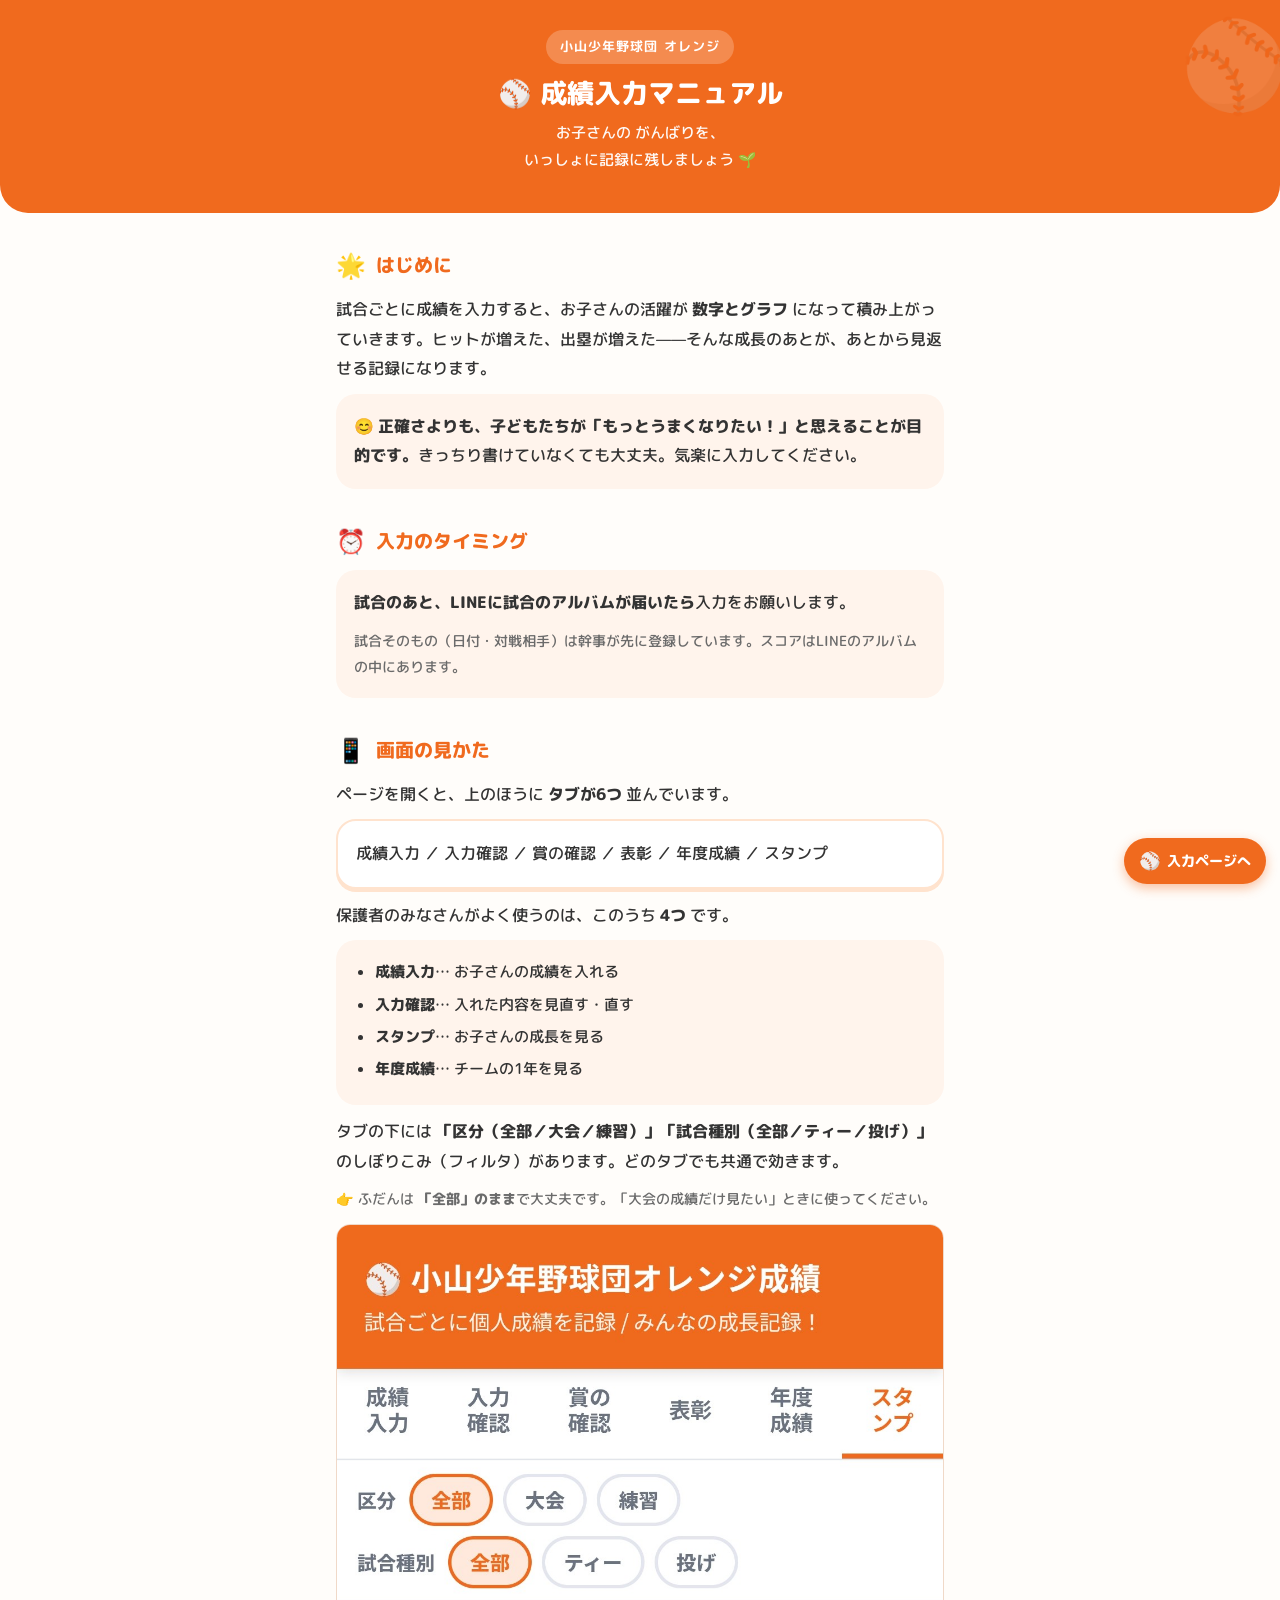
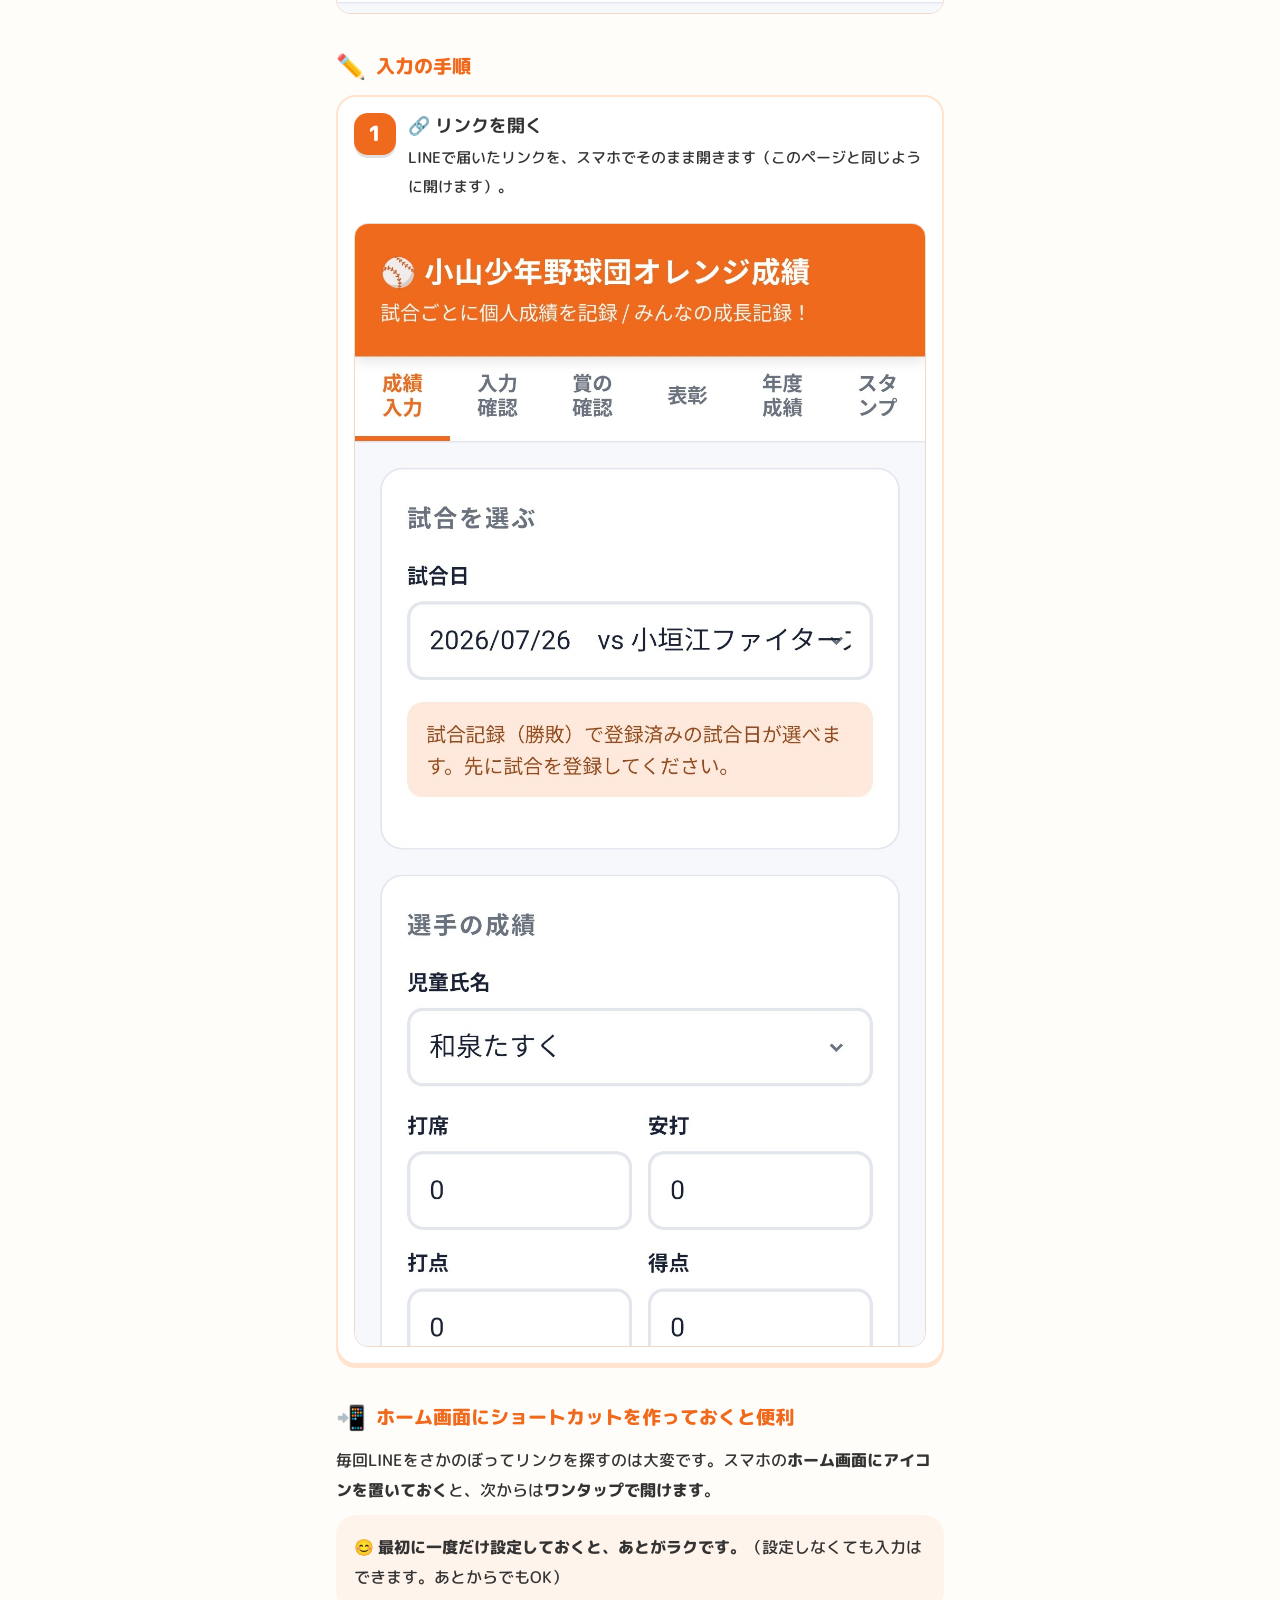
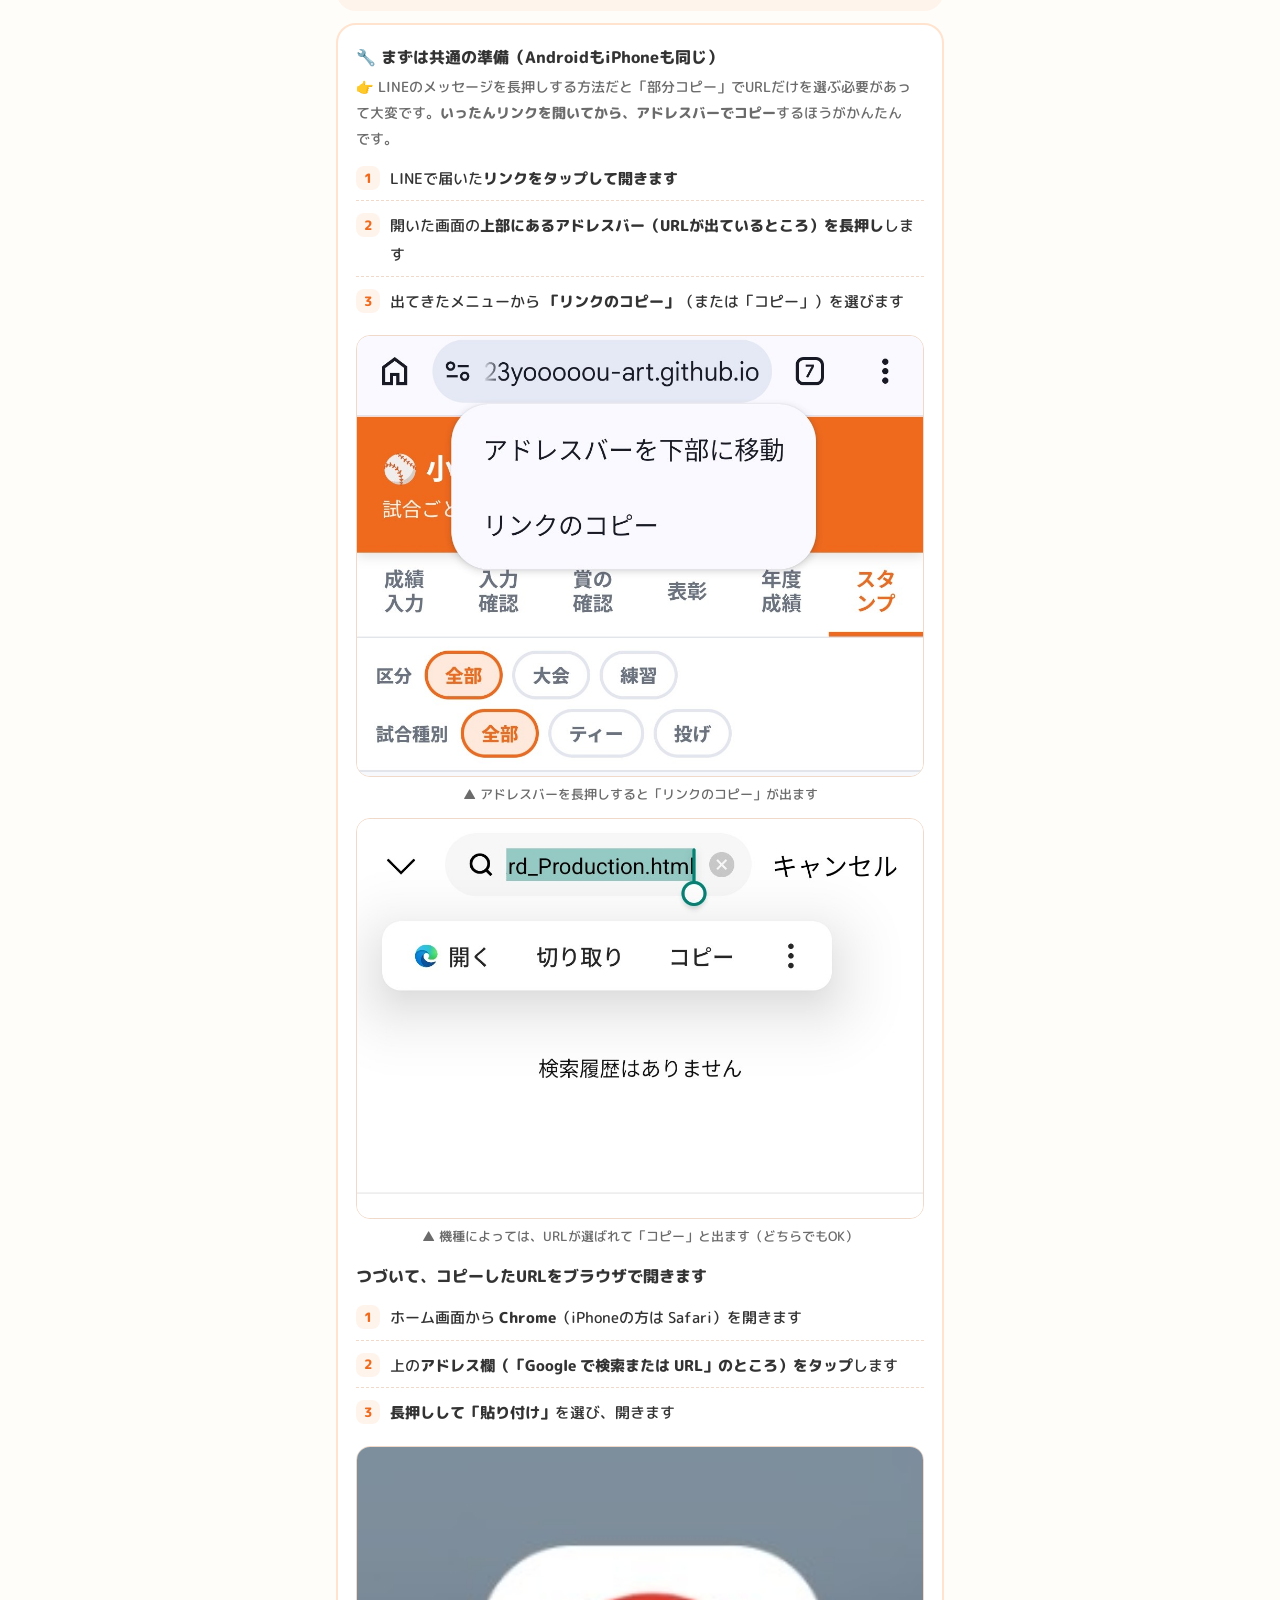
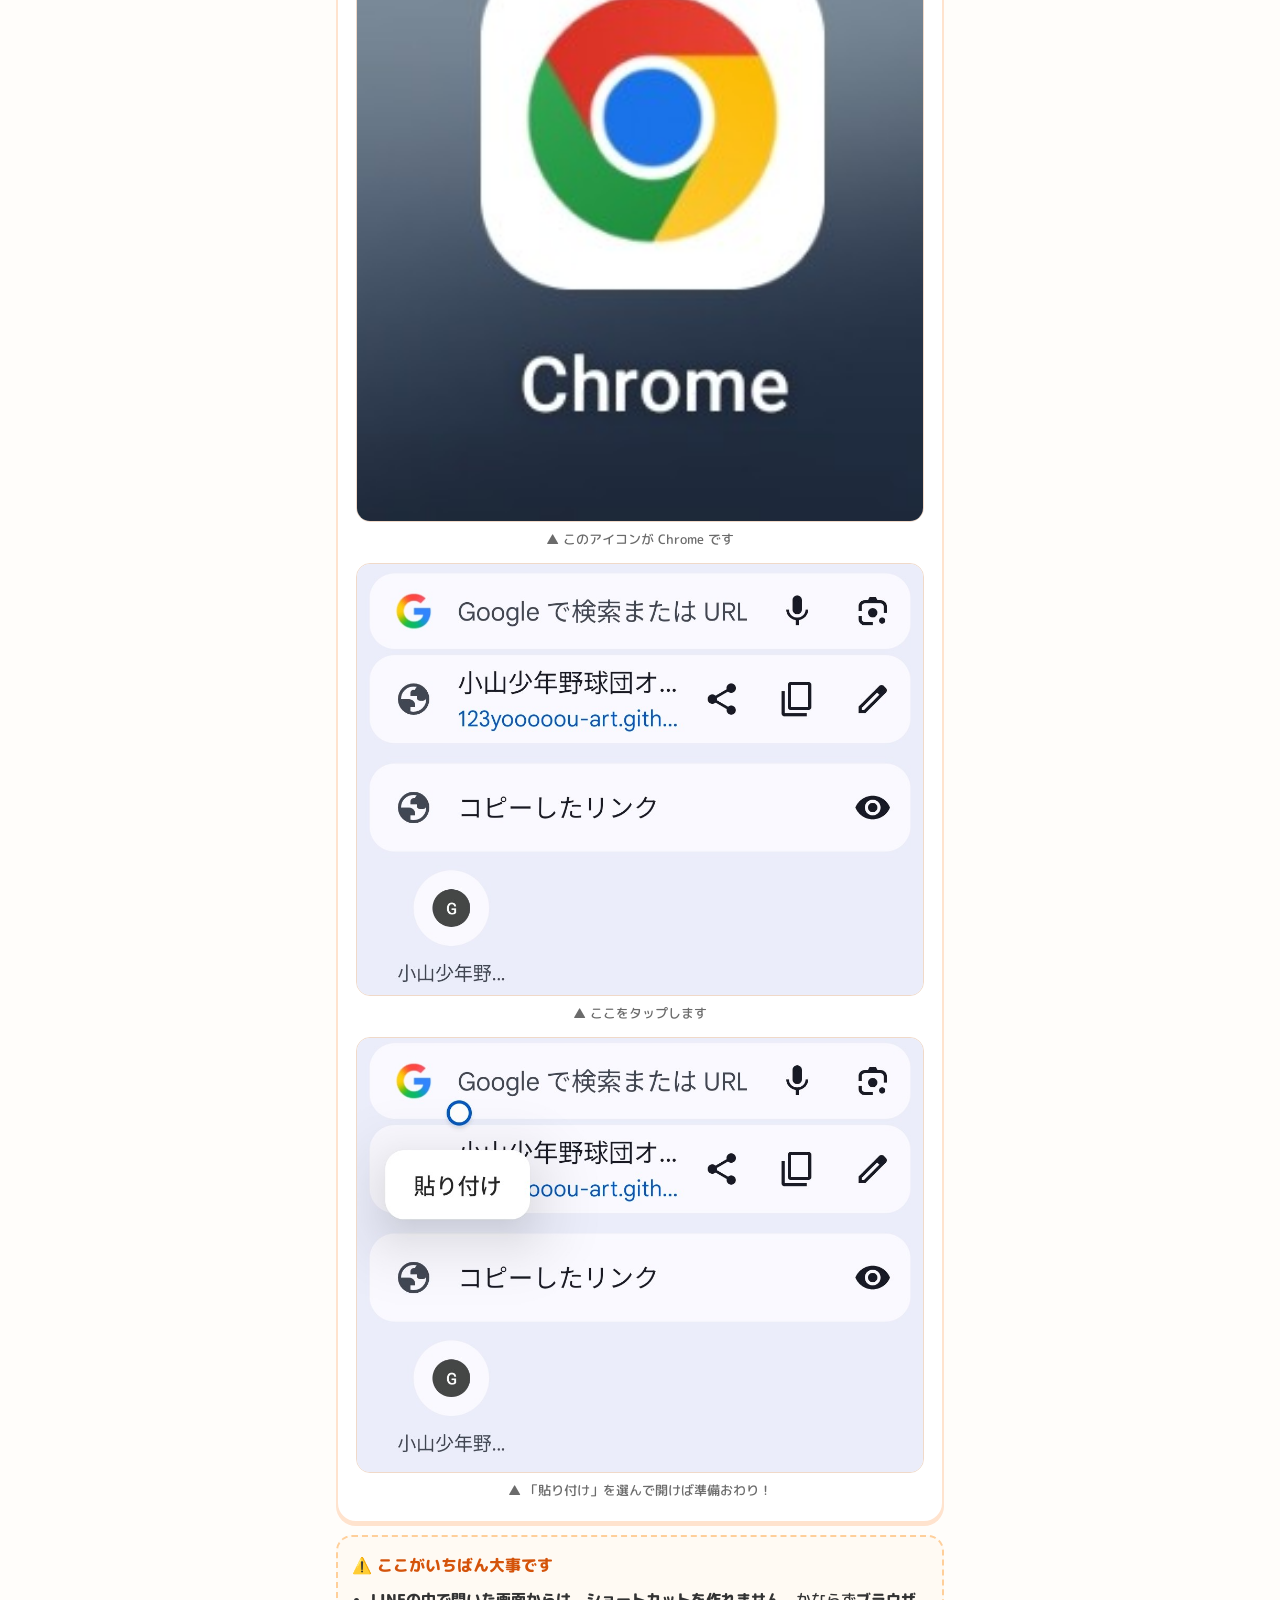
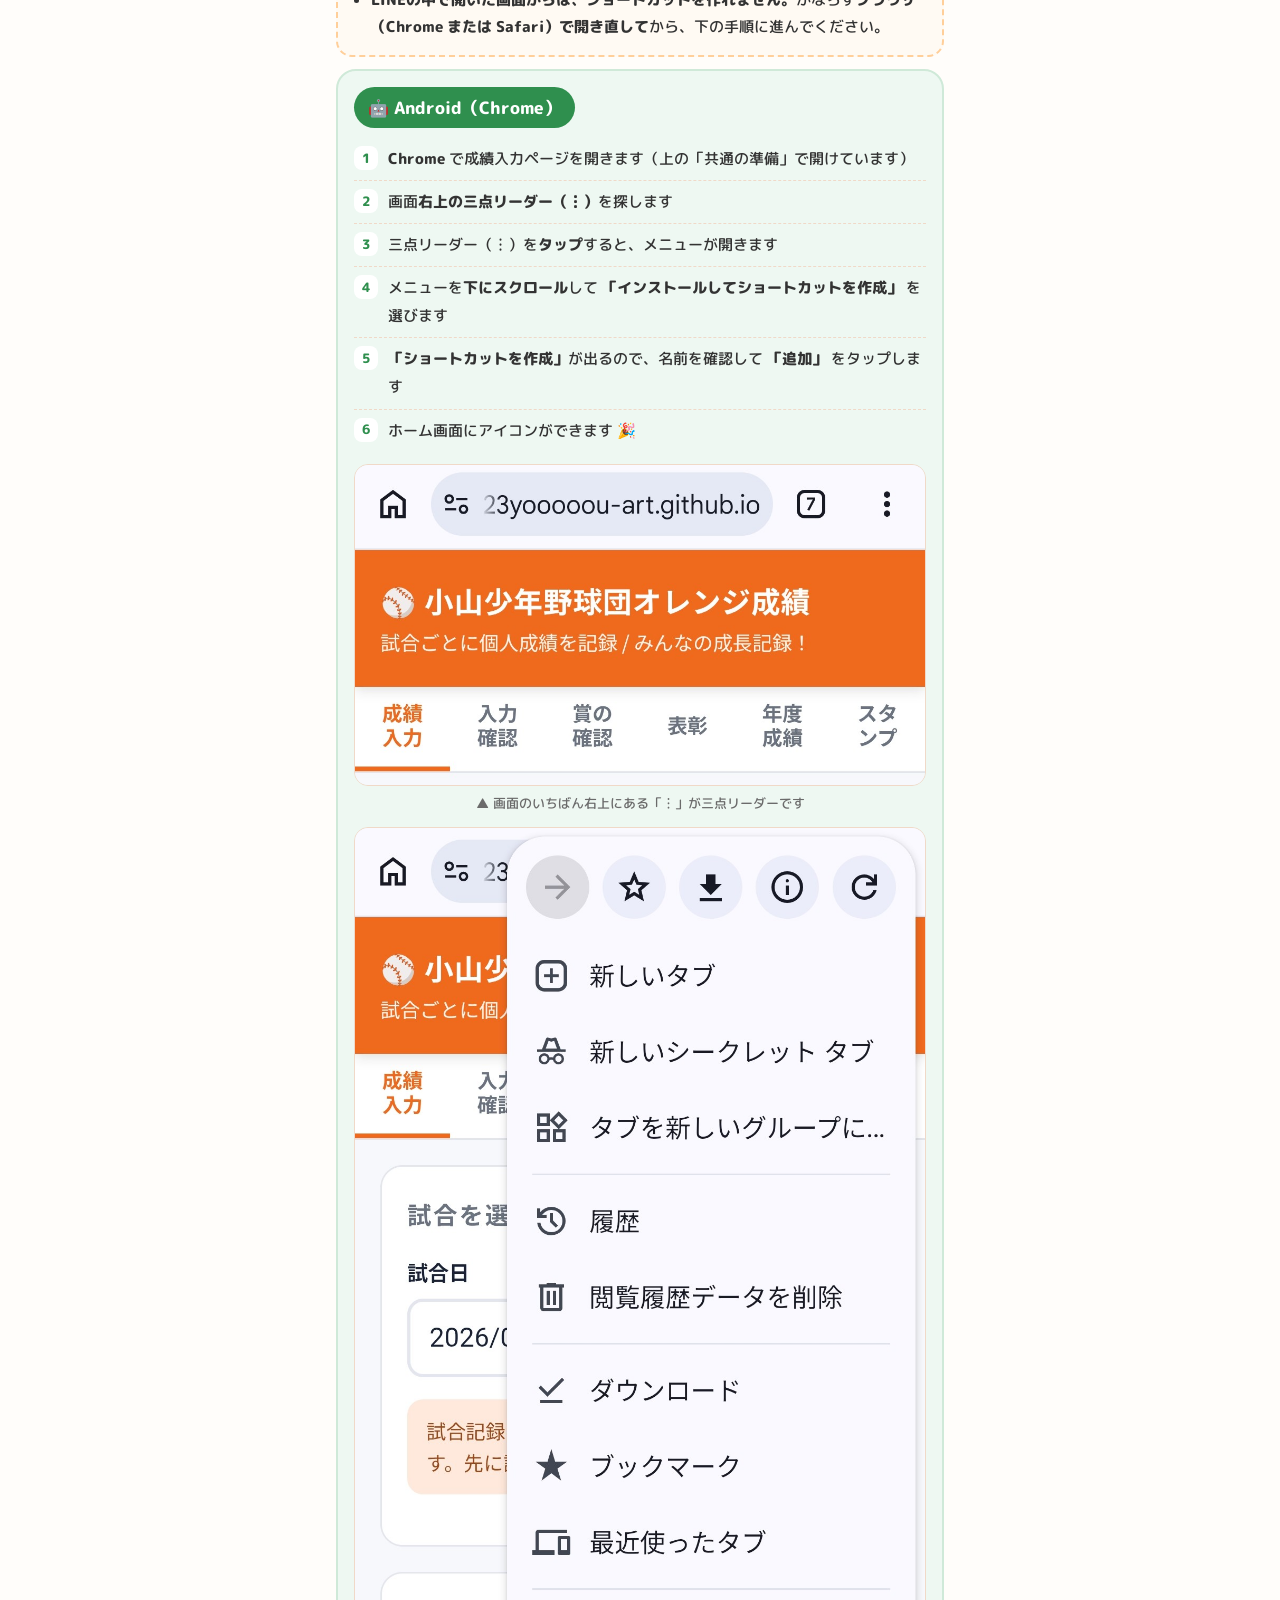
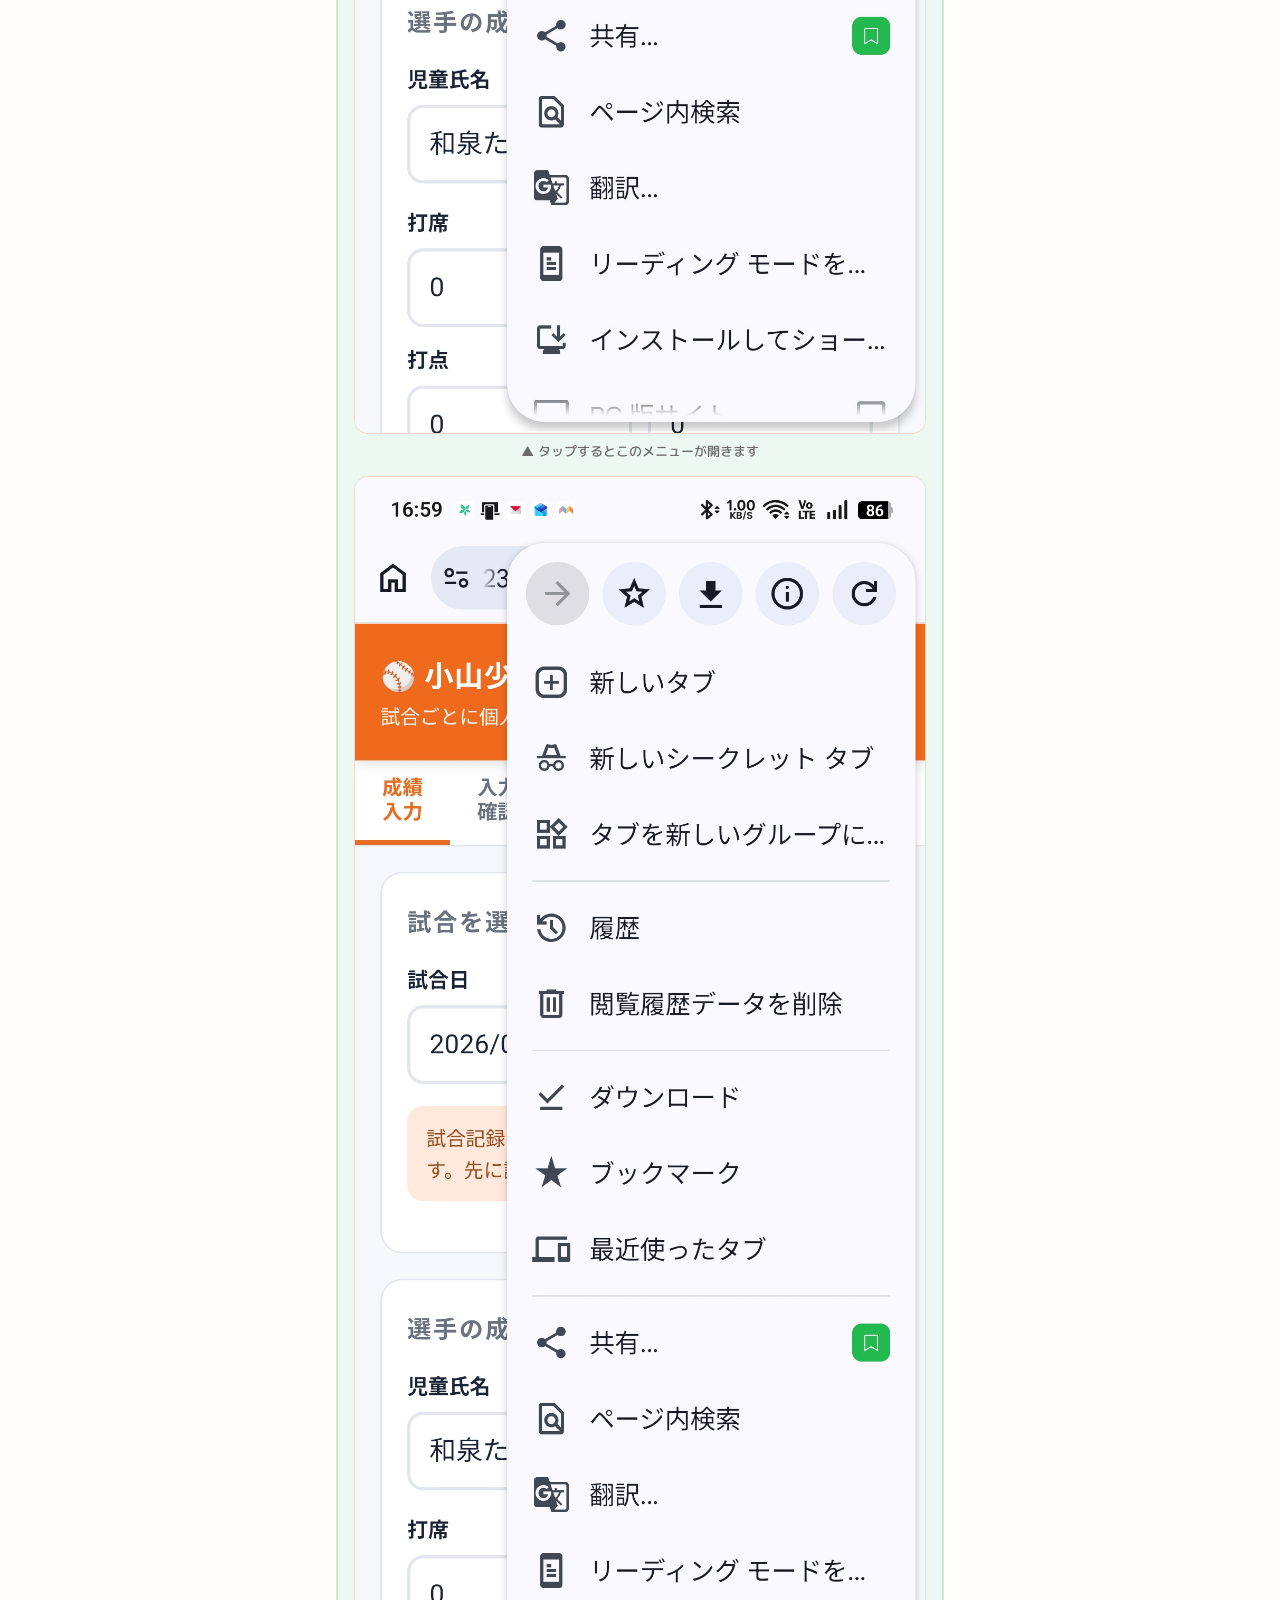
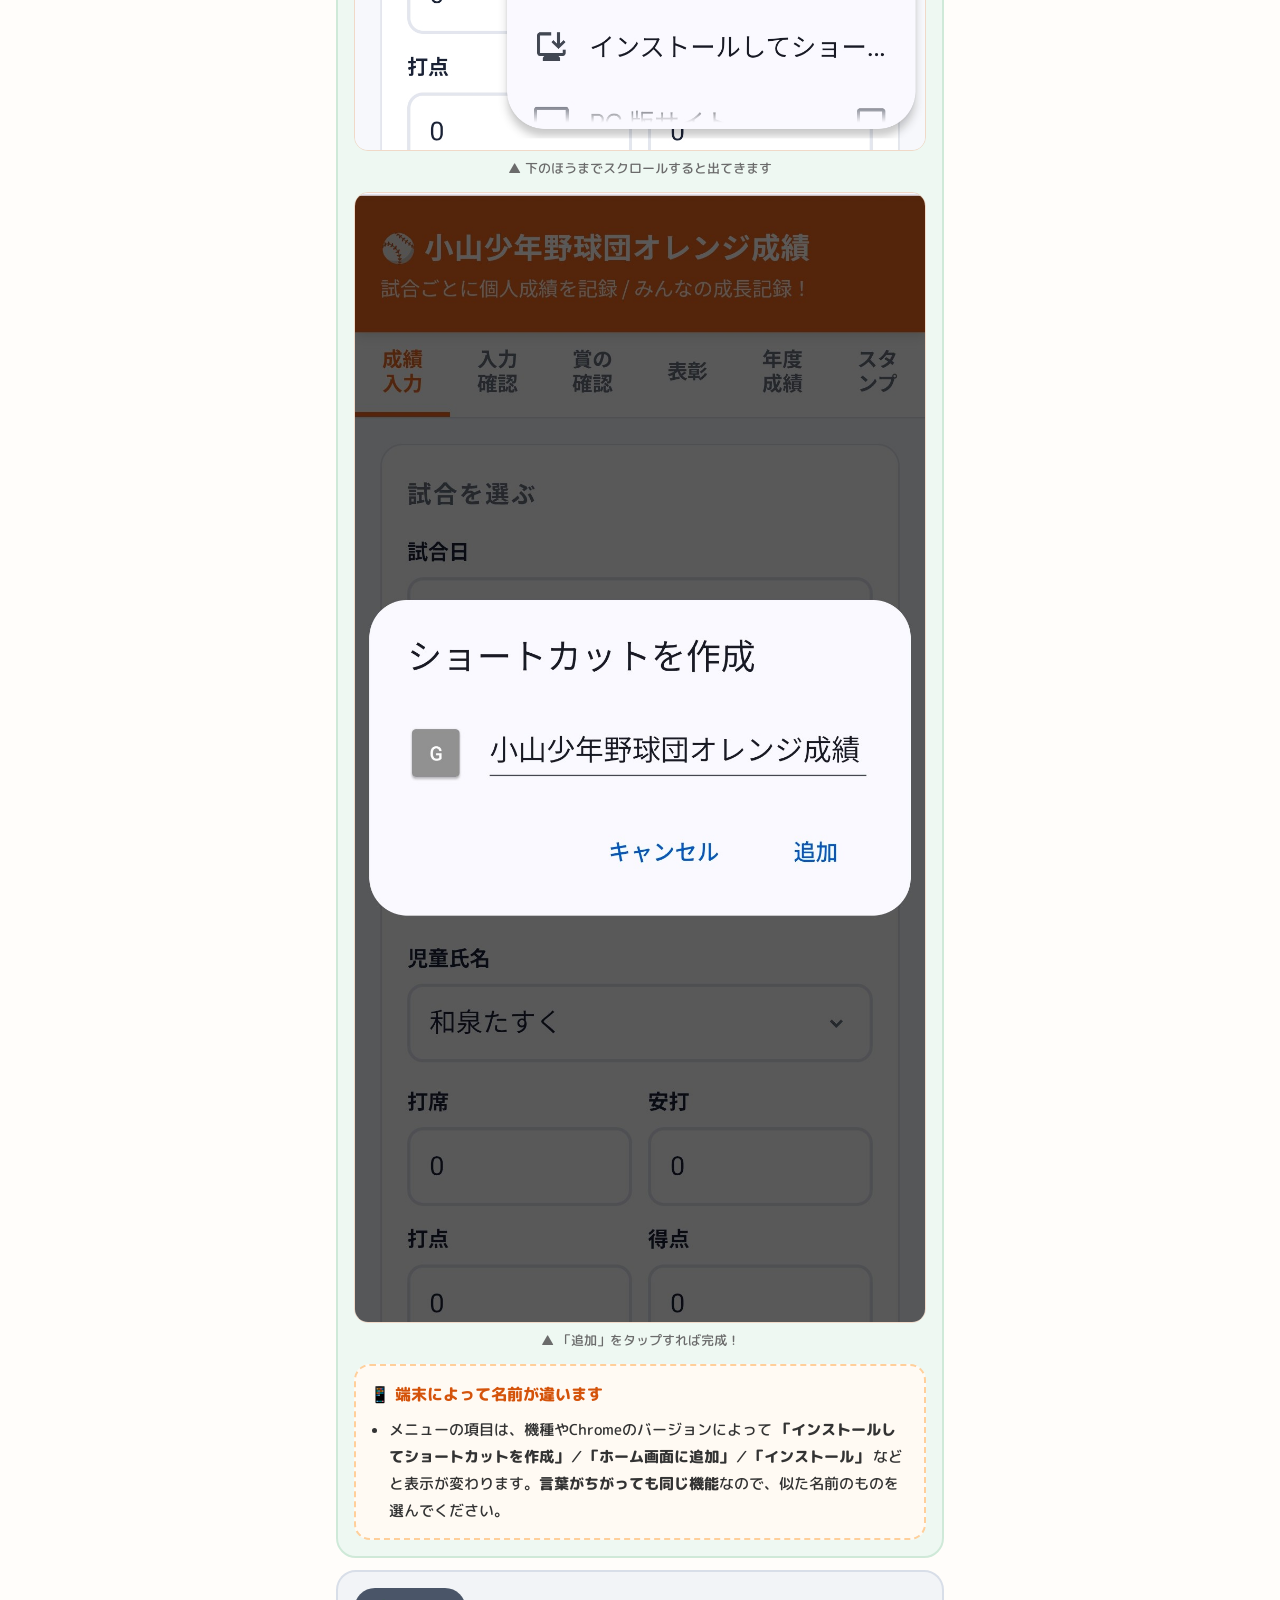
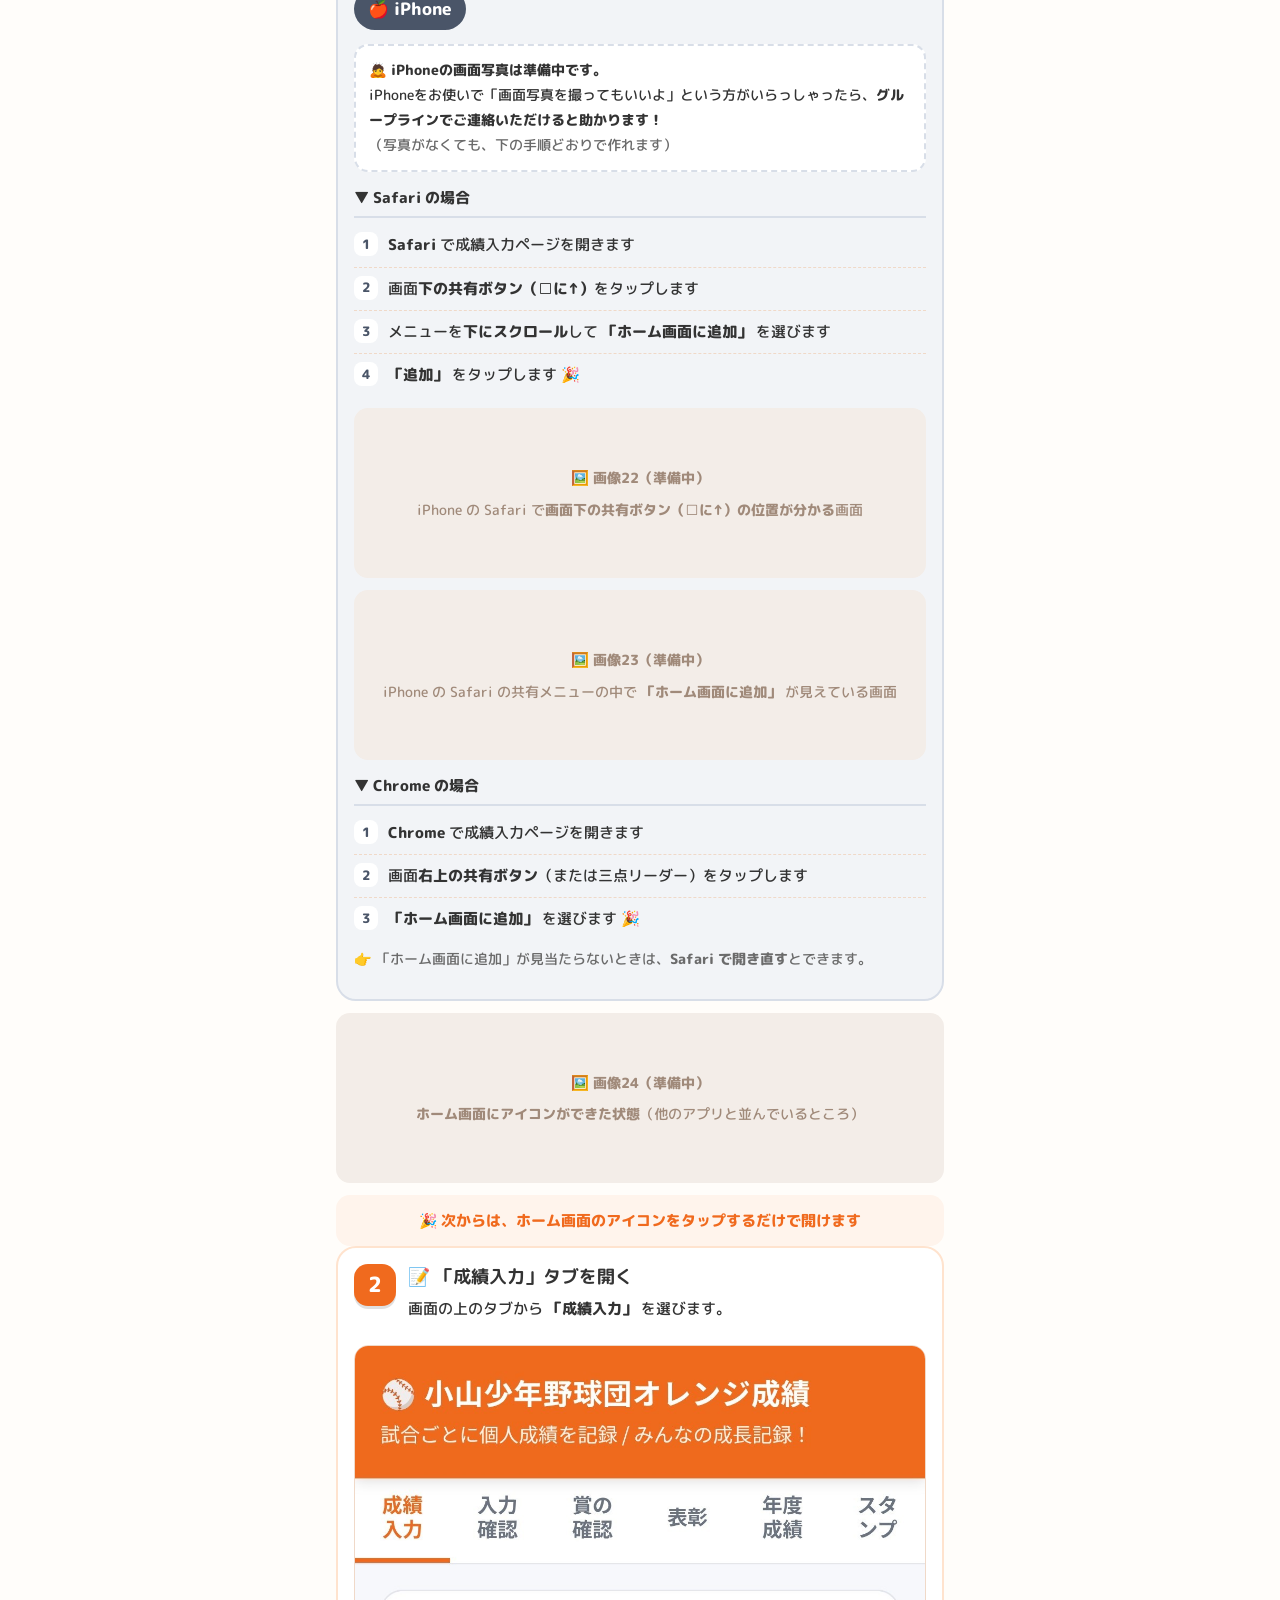
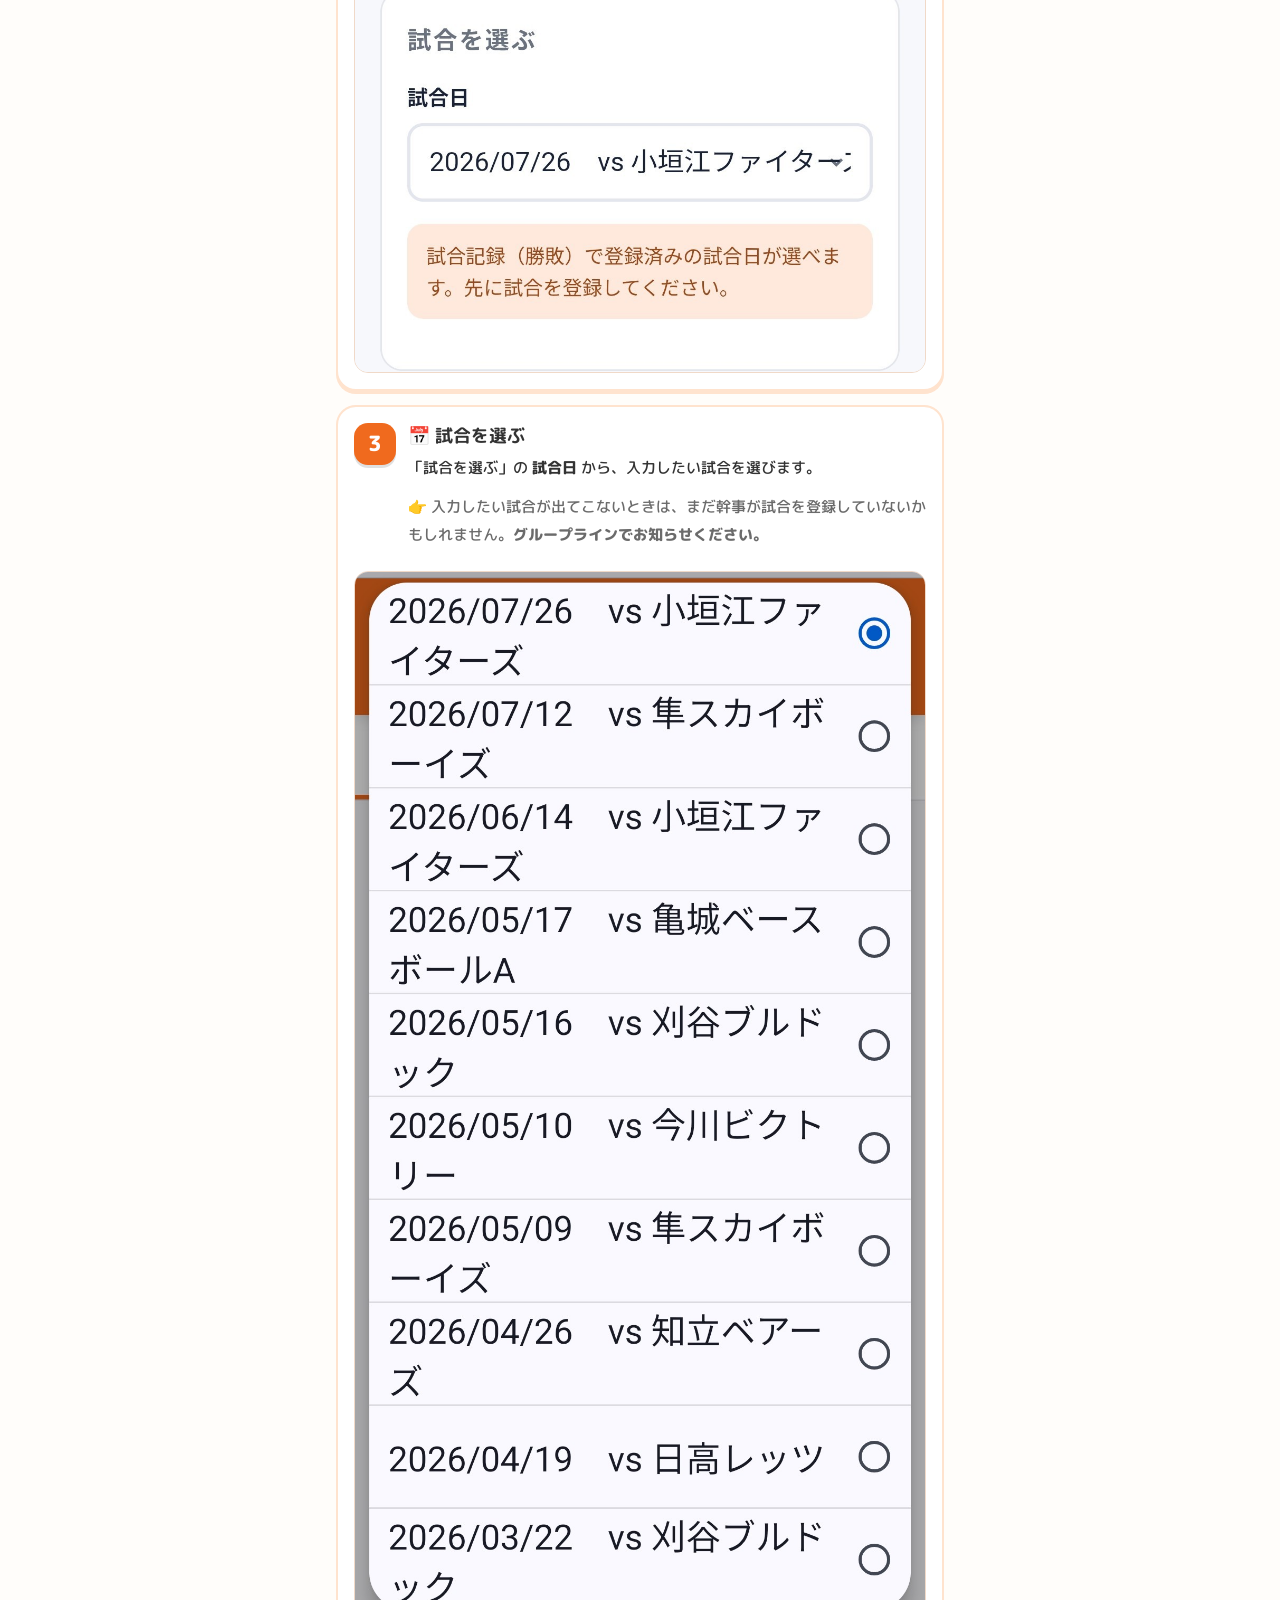
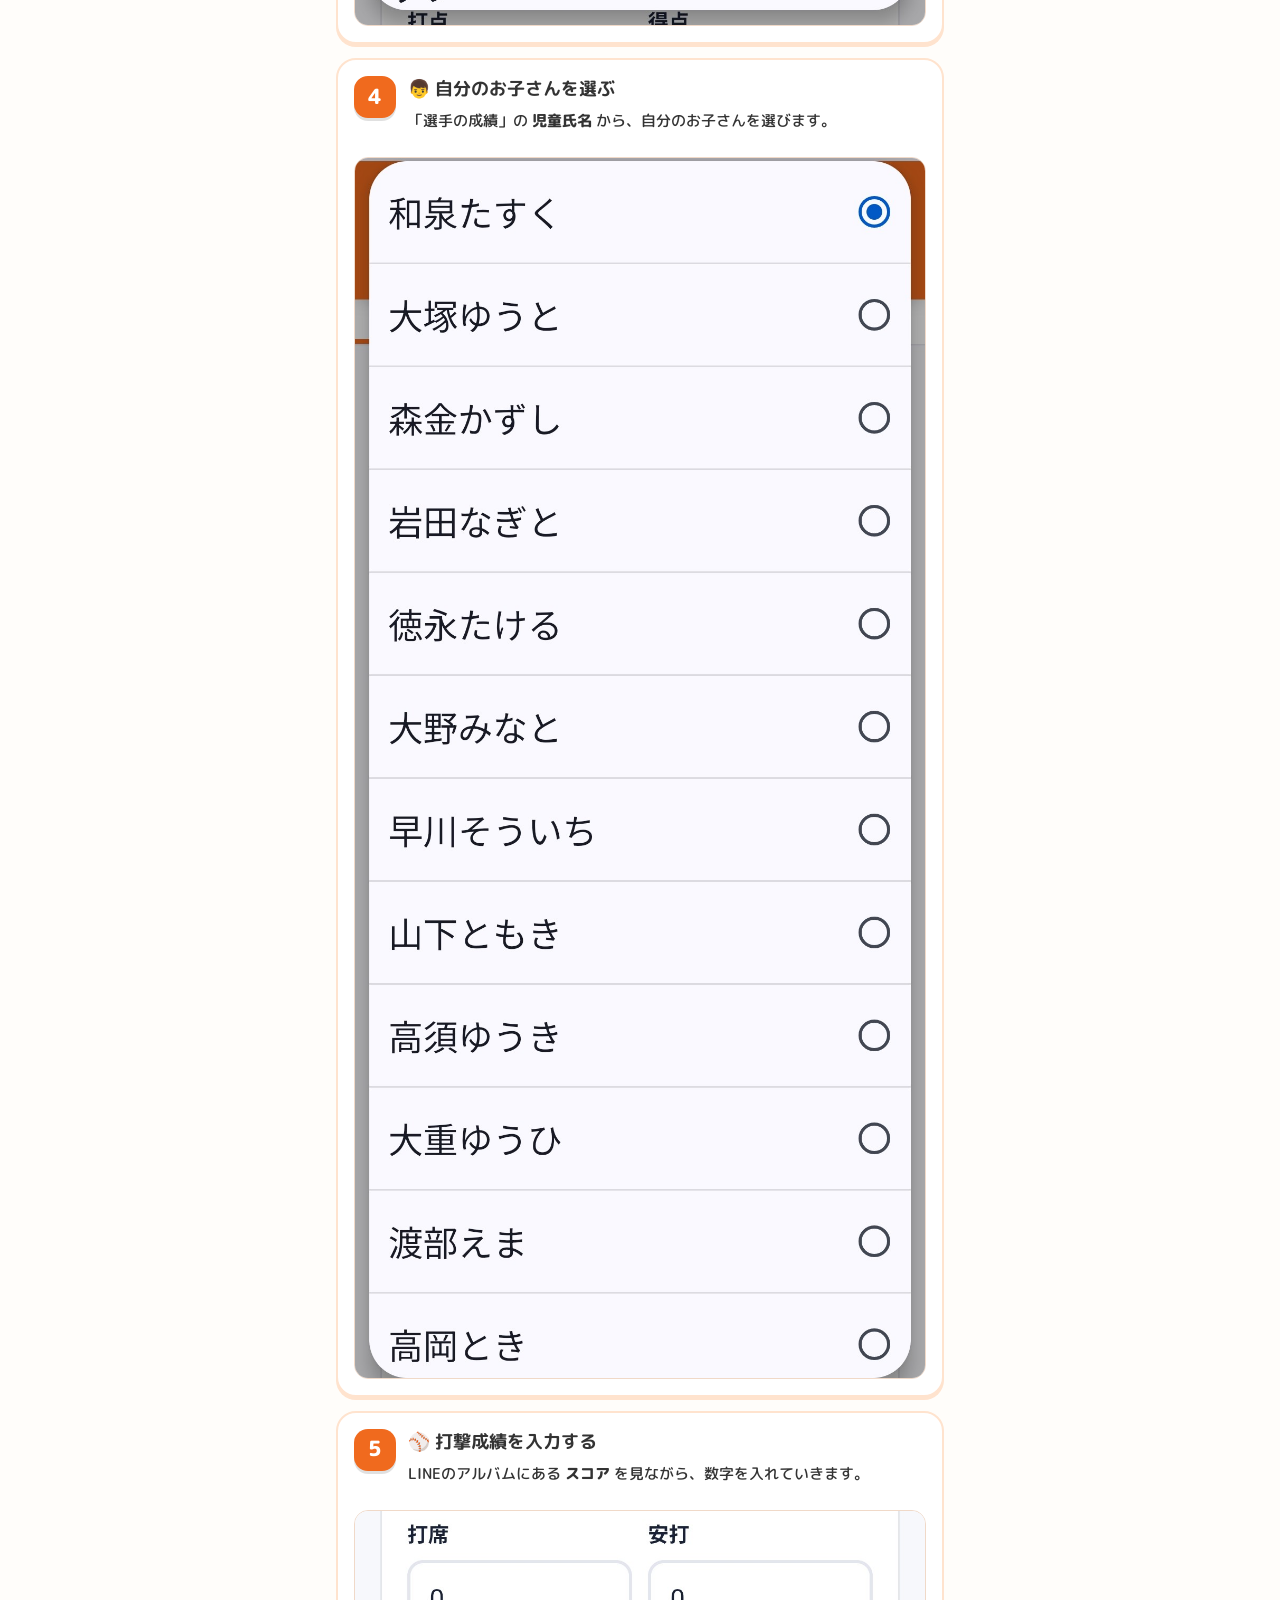
==== index.html @ 14850415 "Add files via upload" ====
<!DOCTYPE html>
<html lang="ja">
<head>
<meta charset="UTF-8">
<meta name="viewport" content="width=device-width, initial-scale=1.0">
<title>⚾ 成績入力マニュアル｜小山少年野球団 オレンジ</title>
<link rel="preconnect" href="https://fonts.googleapis.com">
<link rel="preconnect" href="https://fonts.gstatic.com" crossorigin>
<link href="https://fonts.googleapis.com/css2?family=M+PLUS+Rounded+1c:wght@500;700;800&display=swap" rel="stylesheet">
<!--
  ============================================================
  成績入力マニュアル（父母向け・ver003）
  ・静的な1ページ。データ連携なし。LINEでURLを送って見てもらう。
  ・スマホ縦で読みやすいことが最優先。
  ・このあと Claude Design でデザインを整える前提の素直な構造：
      - 色は :root のCSS変数に集約（--orange など）
      - セクションは <section id> ブロック（日本語コメントで区切り）
      - 手順は .step の繰り返し（番号バッジ＋見出し＋説明＋画像）
  ・画像は images/ フォルダの 01〜17。**png → jpg → jpeg の順に自動で探す**。
    どれも無ければ「準備中」の枠に《どんな画像が必要か》の説明文が出る（レイアウトは崩れない）。
    → 枠の説明を見ながらスクリーンショットを撮って、images/01.jpg のように置けばそのまま表示される。
  ============================================================
-->
<style>
/* ===== 色（あとから一括で変えられるように変数に集約） ===== */
:root{
  --orange:      #f06a1e;   /* 基調色 */
  --orange-dark: #d4530a;   /* ボタンの影など */
  --orange-soft: #fff4ec;   /* うすいオレンジ（帯・カード背景） */
  --orange-line: #ffe3ce;   /* オレンジの枠線 */
  --green:       #1f9d63;   /* 成長セクション */
  --green-soft:  #eef8f1;
  --green-line:  #cdecdb;
  --blue:        #2f7cc4;   /* チームセクション */
  --blue-soft:   #eff5fc;
  --blue-line:   #cfe2f6;
  --red:         #c94a4a;   /* 削除・注意 */
  --red-soft:    #fff1f1;
  --red-line:    #f5cccc;
  --and:         #2f8f4e;   /* Android（緑系） */
  --and-soft:    #eef8f2;
  --and-line:    #cfe9d8;
  --ios:         #4a5568;   /* iPhone（グレー系） */
  --ios-soft:    #f2f4f7;
  --ios-line:    #d8dee8;
  --text:        #333333;
  --sub:         #6b6b6b;   /* 補足文字 */
  --line:        #f0d9c8;   /* 全体の枠線 */
  --bg:          #fffdfa;   /* ページ背景 */
  --card:        #ffffff;
  --ph-bg:       #f3ede8;   /* 準備中の枠 */
  --ph-text:     #a08a7a;
  --radius:      20px;
  --round:       'M PLUS Rounded 1c', sans-serif;   /* 丸ゴシック */
}

/* ===== 基本（スマホ最優先） ===== */
*{margin:0;padding:0;box-sizing:border-box;}
body{
  font-family:var(--round),"Hiragino Kaku Gothic ProN","Hiragino Sans",Meiryo,sans-serif;
  background:var(--bg); color:var(--text);
  font-size:16px; line-height:1.85; font-weight:500;
}
.wrap{max-width:640px; margin:0 auto; padding:0 16px 48px;}
section{margin-top:34px;}
p{margin-bottom:10px; text-wrap:pretty;}
.note{font-size:.88rem; color:var(--sub);}
b,strong{font-weight:800;}

/* 見出し（絵文字＋色つき） */
.h2{display:flex; align-items:center; gap:10px; margin-bottom:12px;}
.h2 .emoji{font-size:1.5rem; line-height:1;}
.h2 h2{font-family:var(--round); font-weight:800; font-size:1.2rem; color:var(--orange);}
#growth .h2 h2{color:var(--green);}
#team   .h2 h2{color:var(--blue);}
#fix-del .h2 h2{color:var(--red);}

/* ===== ヘッダー ===== */
header{
  position:relative; background:var(--orange); color:#fff; text-align:center;
  padding:30px 20px 40px; border-radius:0 0 28px 28px; overflow:hidden;
}
header .ball{position:absolute; top:-18px; right:-10px; font-size:88px; opacity:.16;}
header .team{
  display:inline-block; font-size:.8rem; font-weight:700; letter-spacing:.08em;
  background:rgba(255,255,255,.22); padding:5px 14px; border-radius:999px;
}
header h1{font-family:var(--round); font-weight:800; font-size:1.7rem; margin-top:12px; line-height:1.3;}
header .lead{font-size:.92rem; margin-top:8px; opacity:.96;}

/* ===== カード（囲み） ===== */
.card{background:var(--orange-soft); border-radius:var(--radius); padding:18px;}
.card.green{background:var(--green-soft); border:2px solid var(--green-line);}
.card.blue{background:var(--blue-soft);  border:2px solid var(--blue-line);}
.card.plain{background:var(--card); border:2px solid var(--orange-line); box-shadow:0 3px 0 var(--orange-line);}
.card ul{padding-left:1.3em;}
.card li{margin-bottom:4px; font-size:.95rem;}

/* ===== 手順（番号バッジ＋見出し＋説明＋画像） ===== */
.step{
  background:var(--card); border:2px solid var(--orange-line); border-radius:var(--radius);
  padding:16px; margin-bottom:14px; box-shadow:0 3px 0 var(--orange-line);
}
.step-head{display:flex; align-items:flex-start; gap:12px;}
.step-no{
  flex:none; width:42px; height:42px; border-radius:14px;
  background:var(--orange); color:#fff; font-family:var(--round); font-weight:800;
  display:flex; align-items:center; justify-content:center; font-size:1.3rem;
  box-shadow:0 3px 0 rgba(0,0,0,.12);
}
.step-body{flex:1; min-width:0;}
.step-title{font-family:var(--round); font-weight:700; font-size:1.12rem; line-height:1.4;}
.step p{font-size:.95rem; margin-top:6px;}

/* 小さな手順リスト（修正・削除の番号つき手順） */
.mini-steps{counter-reset:ms; list-style:none; padding:0; margin:6px 0 0;}
.mini-steps li{
  counter-increment:ms; position:relative; padding:7px 0 7px 34px; font-size:.95rem;
  border-bottom:1px dashed var(--line);
}
.mini-steps li:last-child{border-bottom:none;}
.mini-steps li::before{
  content:counter(ms); position:absolute; left:0; top:8px;
  width:24px; height:24px; border-radius:8px; background:var(--orange-soft);
  color:var(--orange); font-weight:800; font-size:.82rem;
  display:flex; align-items:center; justify-content:center;
}
#fix-del .mini-steps li::before{background:var(--red-soft); color:var(--red);}

/* ===== ホーム画面ショートカット：機種べつカード（Android＝緑／iPhone＝グレー） ===== */
.os-card{border-radius:var(--radius); padding:16px; margin-top:12px;}
.os-card.android{background:var(--and-soft); border:2px solid var(--and-line);}
.os-card.ios{background:var(--ios-soft); border:2px solid var(--ios-line);}
.os-title{
  display:inline-flex; align-items:center; gap:7px; font-family:var(--round); font-weight:800;
  font-size:1.05rem; color:#fff; padding:5px 14px; border-radius:999px; margin-bottom:4px;
}
.os-card.android .os-title{background:var(--and);}
.os-card.ios .os-title{background:var(--ios);}
.os-sub{
  font-family:var(--round); font-weight:800; font-size:.95rem; margin:12px 0 2px;
  padding-bottom:4px; border-bottom:2px solid var(--ios-line);
}
.os-card.android .mini-steps li::before{background:#fff; color:var(--and);}
.os-card.ios .mini-steps li::before{background:#fff; color:var(--ios);}
/* 画像を撮ってくれる方を募集する案内 */
.help-wanted{
  background:#fff; border:2px dashed var(--ios-line); border-radius:14px;
  padding:12px 13px; margin:10px 0 4px; font-size:.9rem; line-height:1.75;
}

/* ===== スクリーンショット（無い間は「準備中」の枠に説明文） ===== */
.shot{margin-top:12px;}
.shot img{width:100%; border:1px solid var(--line); border-radius:14px; display:block;}
.shot .ph{
  display:none; flex-direction:column; align-items:center; justify-content:center; gap:6px;
  min-height:170px; padding:18px 14px; border-radius:14px; text-align:center;
  background:var(--ph-bg); color:var(--ph-text); font-size:.9rem; font-weight:800;
}
.shot .ph .ph-desc{font-weight:500; font-size:.85rem; line-height:1.7;}
/* 画像の下に出す短い補足（どこを見ればよいかの一言） */
.shot-cap{font-size:.82rem; color:var(--sub); margin-top:5px; text-align:center; text-wrap:pretty;}

/* ===== 項目の意味の表 ===== */
.tbl{width:100%; border-collapse:collapse; margin-top:10px; background:var(--card);
  border:2px solid var(--orange-line); border-radius:14px; overflow:hidden;}
.tbl th,.tbl td{padding:9px 10px; font-size:.9rem; text-align:left; border-bottom:1px solid var(--line); vertical-align:top;}
.tbl th{width:6.2em; white-space:nowrap; color:var(--orange); font-weight:800; background:var(--orange-soft);}
.tbl tr:last-child th,.tbl tr:last-child td{border-bottom:none;}

/* ===== 注意ボックス（間違いやすいポイント） ===== */
.warn{
  background:#fffaf3; border:2px dashed #ffcf9a; border-radius:16px;
  padding:14px; margin-top:12px;
}
.warn .warn-title{font-family:var(--round); font-weight:800; color:var(--orange-dark); margin-bottom:6px;}
.warn ul{padding-left:1.2em;}
.warn li{font-size:.92rem; margin-bottom:6px;}

/* ===== 締めの小さな帯 ===== */
.done{
  margin-top:12px; background:var(--orange-soft); border-radius:14px; padding:12px 14px;
  font-size:.92rem; text-align:center; font-weight:800; color:var(--orange);
}

/* ===== ボタン（成績入力ページを開く） ===== */
.btn{
  display:flex; align-items:center; justify-content:center; gap:8px;
  min-height:54px; margin-top:12px; padding:0 16px;
  background:var(--orange); color:#fff; font-family:var(--round); font-weight:800; font-size:1.05rem;
  border-radius:16px; box-shadow:0 3px 0 var(--orange-dark); text-decoration:none;
}

/* ===== フッター ===== */
footer{text-align:center; font-size:.8rem; color:var(--sub); padding:20px 16px 36px;}

/* ===== 成績入力ページへの固定リンク（右下に浮かぶ・スクロールしても常に見える） ===== */
.entry-link{
  position:fixed; right:14px; bottom:16px; z-index:50;
  display:flex; align-items:center; gap:6px;
  min-height:46px; padding:0 15px;
  background:var(--orange); color:#fff; font-family:var(--round); font-weight:800;
  font-size:.86rem; border-radius:999px; text-decoration:none;
  box-shadow:0 4px 12px rgba(240,106,30,.42);
}
.entry-link .el-ic{font-size:1.1rem; line-height:1;}
.entry-link:active{transform:scale(.96);}
/* 固定ボタンで文末（フッター・本文末尾のボタン）が隠れないように下に余白をとる */
body{padding-bottom:74px;}
</style>
</head>
<body>

<!-- ■ ヘッダー -->
<header>
  <div class="ball">⚾</div>
  <div class="team">小山少年野球団 オレンジ</div>
  <h1>⚾ 成績入力マニュアル</h1>
  <div class="lead">お子さんの がんばりを、<br>いっしょに記録に残しましょう 🌱</div>
</header>

<div class="wrap">

  <!-- ■ はじめに -->
  <section id="intro">
    <div class="h2"><span class="emoji">🌟</span><h2>はじめに</h2></div>
    <p>試合ごとに成績を入力すると、お子さんの活躍が <strong>数字とグラフ</strong> になって積み上がっていきます。ヒットが増えた、出塁が増えた——そんな成長のあとが、あとから見返せる記録になります。</p>
    <div class="card">
      <p style="margin:0;">😊 <strong>正確さよりも、子どもたちが「もっとうまくなりたい！」と思えることが目的です。</strong>きっちり書けていなくても大丈夫。気楽に入力してください。</p>
    </div>
  </section>

  <!-- ■ 入力のタイミング -->
  <section id="timing">
    <div class="h2"><span class="emoji">⏰</span><h2>入力のタイミング</h2></div>
    <div class="card">
      <p><strong>試合のあと、LINEに試合のアルバムが届いたら</strong>入力をお願いします。</p>
      <p class="note" style="margin:0;">試合そのもの（日付・対戦相手）は幹事が先に登録しています。スコアはLINEのアルバムの中にあります。</p>
    </div>
  </section>

  <!-- ■ 画面の見かた -->
  <section id="screen">
    <div class="h2"><span class="emoji">📱</span><h2>画面の見かた</h2></div>
    <p>ページを開くと、上のほうに <strong>タブが6つ</strong> 並んでいます。</p>
    <div class="card plain">
      <p style="margin:0;">成績入力 ／ 入力確認 ／ 賞の確認 ／ 表彰 ／ 年度成績 ／ スタンプ</p>
    </div>
    <p style="margin-top:12px;">保護者のみなさんがよく使うのは、このうち <strong>4つ</strong> です。</p>
    <div class="card">
      <ul>
        <li><strong>成績入力</strong>… お子さんの成績を入れる</li>
        <li><strong>入力確認</strong>… 入れた内容を見直す・直す</li>
        <li><strong>スタンプ</strong>… お子さんの成長を見る</li>
        <li><strong>年度成績</strong>… チームの1年を見る</li>
      </ul>
    </div>
    <p style="margin-top:12px;">タブの下には <strong>「区分（全部／大会／練習）」「試合種別（全部／ティー／投げ）」</strong> のしぼりこみ（フィルタ）があります。どのタブでも共通で効きます。</p>
    <p class="note">👉 ふだんは <strong>「全部」のまま</strong>で大丈夫です。「大会の成績だけ見たい」ときに使ってください。</p>
    <figure class="shot">
      <img data-shot-img src="images/01.png" alt="タブとフィルタが並んだ画面の上部">
      <div class="ph" data-ph>🖼️ 画像01（準備中）
        <span class="ph-desc">タブ6つ（成績入力／入力確認／賞の確認／表彰／年度成績／スタンプ）と、その下の「区分」「試合種別」フィルタが並んでいる画面の上部</span>
      </div>
    </figure>
  </section>

  <!-- ■ 入力の手順 -->
  <section id="steps">
    <div class="h2"><span class="emoji">✏️</span><h2>入力の手順</h2></div>

    <!-- 手順1 -->
    <div class="step">
      <div class="step-head">
        <span class="step-no">1</span>
        <div class="step-body">
          <div class="step-title">🔗 リンクを開く</div>
          <p>LINEで届いたリンクを、スマホでそのまま開きます（このページと同じように開けます）。</p>
        </div>
      </div>
      <figure class="shot">
        <img data-shot-img src="images/02.png" alt="ページを開いた直後の画面">
        <div class="ph" data-ph>🖼️ 画像02（準備中）
          <span class="ph-desc">リンクを開いた直後の画面（いちばん上から見えている状態）</span>
        </div>
      </figure>
    </div>

    <!-- ■ ホーム画面ショートカット（手順1の直後・手順2の前。手順の番号はずらさない別枠） -->
    <section id="shortcut">
      <div class="h2"><span class="emoji">📲</span><h2>ホーム画面にショートカットを作っておくと便利</h2></div>
      <p>毎回LINEをさかのぼってリンクを探すのは大変です。スマホの<strong>ホーム画面にアイコンを置いておく</strong>と、次からは<strong>ワンタップで開けます</strong>。</p>
      <div class="card">
        <p style="margin:0;">😊 <strong>最初に一度だけ設定しておくと、あとがラクです。</strong>（設定しなくても入力はできます。あとからでもOK）</p>
      </div>

      <!-- 共通の準備（アドレスバーからURLをコピー → ブラウザで開き直す） -->
      <div class="card plain" style="margin-top:12px;">
        <p style="font-weight:800;margin-bottom:2px;">🔧 まずは共通の準備（AndroidもiPhoneも同じ）</p>
        <p class="note" style="margin:0 0 4px;">👉 LINEのメッセージを長押しする方法だと「部分コピー」でURLだけを選ぶ必要があって大変です。<strong>いったんリンクを開いてから、アドレスバーでコピー</strong>するほうがかんたんです。</p>
        <ol class="mini-steps">
          <li>LINEで届いた<strong>リンクをタップして開きます</strong></li>
          <li>開いた画面の<strong>上部にあるアドレスバー（URLが出ているところ）を長押し</strong>します</li>
          <li>出てきたメニューから <strong>「リンクのコピー」</strong>（または「コピー」）を選びます</li>
        </ol>
        <figure class="shot">
          <img data-shot-img src="images/18-3.png" alt="アドレスバーを長押しして「リンクのコピー」">
          <div class="ph" data-ph>🖼️ 画像18-3（準備中）
            <span class="ph-desc">上部のアドレスバーを長押しして <strong>「リンクのコピー」</strong> が出ている画面</span>
          </div>
          <figcaption class="shot-cap">▲ アドレスバーを長押しすると「リンクのコピー」が出ます</figcaption>
        </figure>
        <figure class="shot">
          <img data-shot-img src="images/18-2.png" alt="アドレスバーを長押ししてコピー（別の機種の例）">
          <div class="ph" data-ph>🖼️ 画像18-2（準備中）
            <span class="ph-desc">アドレスバーを長押しして、URLが選ばれて <strong>「コピー」</strong> が出ている画面（別の機種の例）</span>
          </div>
          <figcaption class="shot-cap">▲ 機種によっては、URLが選ばれて「コピー」と出ます（どちらでもOK）</figcaption>
        </figure>

        <p style="font-weight:800;margin:14px 0 2px;">つづいて、コピーしたURLをブラウザで開きます</p>
        <ol class="mini-steps">
          <li>ホーム画面から <strong>Chrome</strong>（iPhoneの方は Safari）を開きます</li>
          <li>上の<strong>アドレス欄（「Google で検索または URL」のところ）をタップ</strong>します</li>
          <li><strong>長押しして「貼り付け」</strong>を選び、開きます</li>
        </ol>
        <figure class="shot">
          <img data-shot-img src="images/19-1.png" alt="Chromeのアイコン">
          <div class="ph" data-ph>🖼️ 画像19-1（準備中）
            <span class="ph-desc">ホーム画面の <strong>Chrome のアイコン</strong></span>
          </div>
          <figcaption class="shot-cap">▲ このアイコンが Chrome です</figcaption>
        </figure>
        <figure class="shot">
          <img data-shot-img src="images/19-2.png" alt="Chromeを開いた画面">
          <div class="ph" data-ph>🖼️ 画像19-2（準備中）
            <span class="ph-desc">Chrome を開いた画面（「Google で検索または URL」のアドレス欄が見えている）</span>
          </div>
          <figcaption class="shot-cap">▲ ここをタップします</figcaption>
        </figure>
        <figure class="shot">
          <img data-shot-img src="images/19-3.png" alt="アドレス欄に貼り付け">
          <div class="ph" data-ph>🖼️ 画像19-3（準備中）
            <span class="ph-desc">アドレス欄を長押しして <strong>「貼り付け」</strong> が出ている画面</span>
          </div>
          <figcaption class="shot-cap">▲ 「貼り付け」を選んで開けば準備おわり！</figcaption>
        </figure>
      </div>

      <!-- 目立つ注意：LINEの中の画面からは作れない -->
      <div class="warn">
        <div class="warn-title">⚠️ ここがいちばん大事です</div>
        <ul style="margin:0;">
          <li style="margin:0;"><strong>LINEの中で開いた画面からは、ショートカットを作れません。</strong>かならず<strong>ブラウザ（Chrome または Safari）で開き直して</strong>から、下の手順に進んでください。</li>
        </ul>
      </div>

      <!-- Android -->
      <div class="os-card android">
        <div class="os-title">🤖 Android（Chrome）</div>
        <ol class="mini-steps">
          <li><strong>Chrome</strong> で成績入力ページを開きます（上の「共通の準備」で開けています）</li>
          <li>画面<strong>右上の三点リーダー（︙）</strong>を探します</li>
          <li>三点リーダー（︙）を<strong>タップ</strong>すると、メニューが開きます</li>
          <li>メニューを<strong>下にスクロール</strong>して <strong>「インストールしてショートカットを作成」</strong> を選びます</li>
          <li><strong>「ショートカットを作成」</strong>が出るので、名前を確認して <strong>「追加」</strong> をタップします</li>
          <li>ホーム画面にアイコンができます 🎉</li>
        </ol>
        <figure class="shot">
          <img data-shot-img src="images/20-1.png" alt="三点リーダーの位置">
          <div class="ph" data-ph>🖼️ 画像20-1（準備中）
            <span class="ph-desc">Chrome で成績入力ページを開いた画面。<strong>右上の三点リーダー（︙）の位置</strong>が分かるところ</span>
          </div>
          <figcaption class="shot-cap">▲ 画面のいちばん右上にある「︙」が三点リーダーです</figcaption>
        </figure>
        <figure class="shot">
          <img data-shot-img src="images/20-2.png" alt="三点リーダーをタップした状態">
          <div class="ph" data-ph>🖼️ 画像20-2（準備中）
            <span class="ph-desc">三点リーダー（︙）を<strong>タップしてメニューが開いた状態</strong></span>
          </div>
          <figcaption class="shot-cap">▲ タップするとこのメニューが開きます</figcaption>
        </figure>
        <figure class="shot">
          <img data-shot-img src="images/20-3.png" alt="インストールしてショートカットを作成">
          <div class="ph" data-ph>🖼️ 画像20-3（準備中）
            <span class="ph-desc">メニューの下のほうにある <strong>「インストールしてショートカットを作成」</strong> が見えている画面</span>
          </div>
          <figcaption class="shot-cap">▲ 下のほうまでスクロールすると出てきます</figcaption>
        </figure>
        <figure class="shot">
          <img data-shot-img src="images/21.png" alt="ショートカットを作成のダイアログ">
          <div class="ph" data-ph>🖼️ 画像21（準備中）
            <span class="ph-desc">タップすると出てくる <strong>「ショートカットを作成」</strong> の画面（名前と「追加」ボタン）</span>
          </div>
          <figcaption class="shot-cap">▲ 「追加」をタップすれば完成！</figcaption>
        </figure>
        <div class="warn" style="margin-top:12px;">
          <div class="warn-title">📱 端末によって名前が違います</div>
          <ul style="margin:0;">
            <li style="margin:0;">メニューの項目は、機種やChromeのバージョンによって
              <strong>「インストールしてショートカットを作成」</strong>／<strong>「ホーム画面に追加」</strong>／<strong>「インストール」</strong>
              などと表示が変わります。<strong>言葉がちがっても同じ機能</strong>なので、似た名前のものを選んでください。</li>
          </ul>
        </div>
      </div>

      <!-- iPhone -->
      <div class="os-card ios">
        <div class="os-title">🍎 iPhone</div>
        <div class="help-wanted">
          🙇 <strong>iPhoneの画面写真は準備中です。</strong><br>
          iPhoneをお使いで「画面写真を撮ってもいいよ」という方がいらっしゃったら、<strong>グループラインでご連絡いただけると助かります！</strong><br>
          <span class="note">（写真がなくても、下の手順どおりで作れます）</span>
        </div>

        <div class="os-sub">▼ Safari の場合</div>
        <ol class="mini-steps">
          <li><strong>Safari</strong> で成績入力ページを開きます</li>
          <li>画面<strong>下の共有ボタン（□に↑）</strong>をタップします</li>
          <li>メニューを<strong>下にスクロール</strong>して <strong>「ホーム画面に追加」</strong> を選びます</li>
          <li><strong>「追加」</strong> をタップします 🎉</li>
        </ol>
        <figure class="shot">
          <img data-shot-img src="images/22.png" alt="iPhone Safariの共有ボタン">
          <div class="ph" data-ph>🖼️ 画像22（準備中）
            <span class="ph-desc">iPhone の Safari で<strong>画面下の共有ボタン（□に↑）の位置が分かる</strong>画面</span>
          </div>
        </figure>
        <figure class="shot">
          <img data-shot-img src="images/23.png" alt="iPhone Safariのホーム画面に追加">
          <div class="ph" data-ph>🖼️ 画像23（準備中）
            <span class="ph-desc">iPhone の Safari の共有メニューの中で <strong>「ホーム画面に追加」</strong> が見えている画面</span>
          </div>
        </figure>

        <div class="os-sub">▼ Chrome の場合</div>
        <ol class="mini-steps">
          <li><strong>Chrome</strong> で成績入力ページを開きます</li>
          <li>画面<strong>右上の共有ボタン</strong>（または三点リーダー）をタップします</li>
          <li><strong>「ホーム画面に追加」</strong> を選びます 🎉</li>
        </ol>
        <p class="note" style="margin-top:6px;">👉 「ホーム画面に追加」が見当たらないときは、<strong>Safari で開き直す</strong>とできます。</p>
      </div>

      <figure class="shot">
        <img data-shot-img src="images/24.png" alt="ホーム画面にアイコンができた状態（準備中）">
        <div class="ph" data-ph>🖼️ 画像24（準備中）
          <span class="ph-desc"><strong>ホーム画面にアイコンができた状態</strong>（他のアプリと並んでいるところ）</span>
        </div>
      </figure>

      <div class="done">🎉 次からは、ホーム画面のアイコンをタップするだけで開けます</div>
    </section>

    <!-- 手順2 -->
    <div class="step">
      <div class="step-head">
        <span class="step-no">2</span>
        <div class="step-body">
          <div class="step-title">📝 「成績入力」タブを開く</div>
          <p>画面の上のタブから <strong>「成績入力」</strong> を選びます。</p>
        </div>
      </div>
      <figure class="shot">
        <img data-shot-img src="images/03.png" alt="成績入力タブを選んだ状態">
        <div class="ph" data-ph>🖼️ 画像03（準備中）
          <span class="ph-desc">「成績入力」タブを選んで、そのタブがオレンジ色になっている状態</span>
        </div>
      </figure>
    </div>

    <!-- 手順3 -->
    <div class="step">
      <div class="step-head">
        <span class="step-no">3</span>
        <div class="step-body">
          <div class="step-title">📅 試合を選ぶ</div>
          <p>「試合を選ぶ」の <strong>試合日</strong> から、入力したい試合を選びます。</p>
          <p class="note">👉 入力したい試合が出てこないときは、まだ幹事が試合を登録していないかもしれません。<strong>グループラインでお知らせください。</strong></p>
        </div>
      </div>
      <figure class="shot">
        <img data-shot-img src="images/04.png" alt="試合日のプルダウンを開いたところ">
        <div class="ph" data-ph>🖼️ 画像04（準備中）
          <span class="ph-desc">「試合日」のプルダウンをタップして、試合の日付が一覧で出ているところ</span>
        </div>
      </figure>
    </div>

    <!-- 手順4 -->
    <div class="step">
      <div class="step-head">
        <span class="step-no">4</span>
        <div class="step-body">
          <div class="step-title">👦 自分のお子さんを選ぶ</div>
          <p>「選手の成績」の <strong>児童氏名</strong> から、自分のお子さんを選びます。</p>
        </div>
      </div>
      <figure class="shot">
        <img data-shot-img src="images/05.png" alt="児童氏名のプルダウンを開いたところ">
        <div class="ph" data-ph>🖼️ 画像05（準備中）
          <span class="ph-desc">「児童氏名」のプルダウンをタップして、子どもの名前が一覧で出ているところ</span>
        </div>
      </figure>
    </div>

    <!-- 手順5（項目の説明つき） -->
    <div class="step">
      <div class="step-head">
        <span class="step-no">5</span>
        <div class="step-body">
          <div class="step-title">⚾ 打撃成績を入力する</div>
          <p>LINEのアルバムにある <strong>スコア</strong> を見ながら、数字を入れていきます。</p>
        </div>
      </div>
      <figure class="shot">
        <img data-shot-img src="images/06.png" alt="打席からホームランまでの入力欄">
        <div class="ph" data-ph>🖼️ 画像06（準備中）
          <span class="ph-desc">打席・安打・打点・得点・出塁・代打・盗塁・四球・死球・振り逃げ・ホームランの入力欄が<strong>全部見えている</strong>画面</span>
        </div>
      </figure>

      <p style="margin-top:14px;font-weight:800;">📖 項目の意味</p>
      <table class="tbl">
        <tr><th>打席</th><td>バッターとして打つ順番が回ってきた回数。アウトでも三振でも、打席に立ったら1回です。</td></tr>
        <tr><th>安打</th><td>ヒットの数。<strong>ホームランも安打に含めて</strong>数えます。</td></tr>
        <tr><th>打点</th><td>自分の打席で、味方をホームに返して点が入った数。</td></tr>
        <tr><th>得点</th><td>自分自身がホームまで帰ってきて、点になった数。</td></tr>
        <tr><th>出塁</th><td><strong>塁に出た回数のすべて。</strong>ヒット・四球・死球・振り逃げ・エラーなど、理由は問いません。</td></tr>
        <tr><th>代打</th><td>ほかの子のかわりに打席に立った回数。</td></tr>
        <tr><th>盗塁</th><td>ピッチャーが投げているすきに、次の塁へ走って進んだ数。</td></tr>
        <tr><th>四球</th><td>フォアボール。ボールが4つで塁に進んだ数。よく見て歩いた証拠です👀</td></tr>
        <tr><th>死球</th><td>デッドボール。ボールが体に当たって塁に進んだ数。<strong>当たって痛かったけど頑張った記録です</strong>🩹</td></tr>
        <tr><th>振り逃げ</th><td>三振したあと、キャッチャーが捕りそこねたすきに一塁まで走ってセーフになった数。</td></tr>
        <tr><th>ホームラン</th><td>ホームランの数。<strong>安打の内訳</strong>なので、安打にも数えたうえで、ここにも入れます。</td></tr>
      </table>

      <div class="warn">
        <div class="warn-title">⚠️ ここだけ気をつけてください</div>
        <ul>
          <li><strong>「出塁」は塁に出た回数のすべて</strong>です（ヒット・四球・死球・振り逃げ・エラー、ぜんぶ含めます）。</li>
          <li><strong>「四球・死球・振り逃げ」はその内訳</strong>の記録です。出塁に足す必要はありません（二重に数えません）。</li>
          <li><strong>「安打」も今までどおり</strong>（ホームランも安打に数えます）。<strong>「ホームラン」は安打の内訳</strong>です。</li>
          <li><strong>分からない項目は 0 のままでOK。</strong>無理に埋めなくて大丈夫です😊</li>
        </ul>
      </div>
    </div>

    <!-- 手順6 -->
    <div class="step">
      <div class="step-head">
        <span class="step-no">6</span>
        <div class="step-body">
          <div class="step-title">🧤 守備位置を選ぶ（いくつでもOK）</div>
          <p>その試合で守ったポジションを選びます。<strong>複数選んでかまいません</strong>（途中で代わった場合は両方選んでください）。</p>
        </div>
      </div>
      <figure class="shot">
        <img data-shot-img src="images/07.png" alt="守備位置の選択ボタン">
        <div class="ph" data-ph>🖼️ 画像07（準備中）
          <span class="ph-desc">守備位置の選択ボタン（ピッチャー〜ライト）が並んでいるところ。1つ選んで色が変わっている状態だと分かりやすいです</span>
        </div>
      </figure>
    </div>

    <!-- 手順7 -->
    <div class="step">
      <div class="step-head">
        <span class="step-no">7</span>
        <div class="step-body">
          <div class="step-title">🏃 出場区分を選ぶ</div>
          <p><strong>スタメン</strong>（最初から出た）か <strong>途中出場</strong> か、どちらかを選びます。</p>
        </div>
      </div>
      <figure class="shot">
        <img data-shot-img src="images/08.png" alt="出場区分の選択">
        <div class="ph" data-ph>🖼️ 画像08（準備中）
          <span class="ph-desc">「出場区分」の選択（スタメン／途中出場）が見えているところ</span>
        </div>
      </figure>
    </div>

    <!-- 手順8 -->
    <div class="step">
      <div class="step-head">
        <span class="step-no">8</span>
        <div class="step-body">
          <div class="step-title">⭐ 守備好プレー評価（任意）</div>
          <p><strong>なし ／ ○（good） ／ ◎（大活躍）</strong> から選びます。</p>
          <p class="note">👉 スコアには残らない項目です。むずかしく考えず、<strong>親御さんの判断</strong>でどんどん評価してあげてください👏</p>
        </div>
      </div>
      <figure class="shot">
        <img data-shot-img src="images/09.png" alt="守備好プレー評価の選択">
        <div class="ph" data-ph>🖼️ 画像09（準備中）
          <span class="ph-desc">「守備好プレー評価」の選択（なし／○ good／◎ 大活躍）が見えているところ</span>
        </div>
      </figure>
    </div>

    <!-- 手順9 -->
    <div class="step">
      <div class="step-head">
        <span class="step-no">9</span>
        <div class="step-body">
          <div class="step-title">✅ 記録ボタンを押す</div>
          <p>最後に <strong>「＋ この選手の成績を記録」</strong> を押せば完了です。</p>
        </div>
      </div>
      <figure class="shot">
        <img data-shot-img src="images/10.png" alt="記録ボタン">
        <div class="ph" data-ph>🖼️ 画像10（準備中）
          <span class="ph-desc">画面の下にある「＋ この選手の成績を記録」ボタン</span>
        </div>
      </figure>
      <div class="done">🎉 これで入力かんりょう！おつかれさまでした</div>
    </div>
  </section>

  <!-- ■ 正しく入力できたか確認する -->
  <section id="check">
    <div class="h2"><span class="emoji">🔍</span><h2>正しく入力できたか確認する</h2></div>
    <p><strong>「入力確認」タブ</strong> を開くと、入力済みのデータが一覧で見られます。試合日・児童名・入力した数字が並びます。</p>
    <div class="card">
      <p style="margin:0;">👉 <strong>入力したあとは、必ずここで見直してください。</strong>数字がずれていないか、選手を間違えていないかを確認できます。</p>
    </div>
    <figure class="shot">
      <img data-shot-img src="images/11.png" alt="入力確認タブの一覧">
      <div class="ph" data-ph>🖼️ 画像11（準備中）
        <span class="ph-desc">「入力確認」タブの一覧。<strong>スマホのカード表示</strong>（1件が1枚のカードになって、試合日・名前・成績・修正／削除ボタンが見えている状態）</span>
      </div>
    </figure>
  </section>

  <!-- ■ まちがえたときは（修正） -->
  <section id="fix">
    <div class="h2"><span class="emoji">🔧</span><h2>まちがえたときは（直す）</h2></div>
    <div class="card plain">
      <ol class="mini-steps">
        <li><strong>「入力確認」タブ</strong>を開きます</li>
        <li>直したい記録の <strong>「修正」</strong> を押します</li>
        <li><strong>「成績入力」タブ</strong>に、その記録の内容が入った状態で開きます。直したいところを書き換えます</li>
        <li>もう一度 <strong>記録ボタン</strong> を押すと上書きされます</li>
        <li>途中でやめたいときは <strong>「修正をやめる」</strong> ボタンを押します</li>
      </ol>
    </div>
    <figure class="shot">
      <img data-shot-img src="images/12.png" alt="入力確認タブの修正ボタン">
      <div class="ph" data-ph>🖼️ 画像12（準備中）
        <span class="ph-desc">「入力確認」タブのカードにある <strong>「修正」ボタン</strong> の部分（アップで分かりやすく）</span>
      </div>
    </figure>
    <figure class="shot">
      <img data-shot-img src="images/13.png" alt="修正モードの成績入力タブ">
      <div class="ph" data-ph>🖼️ 画像13（準備中）
        <span class="ph-desc">「修正」を押したあとの成績入力タブ。<strong>「修正をやめる」ボタンが出ている状態</strong>（修正中のお知らせも一緒に写るとベスト）</span>
      </div>
    </figure>
  </section>

  <!-- ■ まちがえたときは（削除） -->
  <section id="fix-del">
    <div class="h2"><span class="emoji">🗑</span><h2>まちがえたときは（消す）</h2></div>
    <div class="card plain">
      <ol class="mini-steps">
        <li><strong>「入力確認」タブ</strong>を開きます</li>
        <li>消したい記録の <strong>「削除」</strong> を押します</li>
      </ol>
    </div>
    <figure class="shot">
      <img data-shot-img src="images/14.png" alt="入力確認タブの削除ボタン">
      <div class="ph" data-ph>🖼️ 画像14（準備中）
        <span class="ph-desc">「入力確認」タブのカードにある <strong>「削除」ボタン</strong> の部分（アップで分かりやすく）</span>
      </div>
    </figure>
    <div class="card" style="margin-top:12px;">
      <p style="margin:0;text-align:center;"><strong>まちがえても、あとからいつでも直せます。安心して入力してください😊</strong></p>
    </div>
  </section>

  <!-- ■ 成長を見る -->
  <section id="growth">
    <div class="h2"><span class="emoji">🌱</span><h2>成長を見る（おたのしみ）</h2></div>
    <div class="card green">
      <p><strong>「スタンプ」タブ</strong> で自分のお子さんを選ぶと、<strong>成長グラフ</strong>と、これまでに集めた<strong>スタンプ</strong>が見られます🏅</p>
      <p><strong>スタンプは上限なし。</strong>記録を重ねるほど、どんどん増えていきます。</p>
      <p style="margin:0;">👉 いま持っているスタンプと、<strong>次にもらえるスタンプ</strong>が表示されるので、<strong>あと何本で次がもらえるか</strong>が分かります。</p>
    </div>
    <p style="margin-top:12px;">ぜひ <strong>お子さんといっしょに</strong> 見てみてください。「次のスタンプまであと1本だね！」という会話が、次の試合の楽しみになります⚾</p>
    <figure class="shot">
      <img data-shot-img src="images/15.png" alt="スタンプタブ">
      <div class="ph" data-ph>🖼️ 画像15（準備中）
        <span class="ph-desc">「スタンプ」タブ。<strong>達成済みのスタンプ（色つき）と、次のスタンプの「あと◯本」</strong>が一緒に見えているところ</span>
      </div>
    </figure>
    <figure class="shot">
      <img data-shot-img src="images/16.png" alt="成長グラフ">
      <div class="ph" data-ph>🖼️ 画像16（準備中）
        <span class="ph-desc">「スタンプ」タブの中の <strong>せいちょうグラフ</strong>（試合を重ねて右上に伸びている折れ線）</span>
      </div>
    </figure>
  </section>

  <!-- ■ チームの1年も見られる -->
  <section id="team">
    <div class="h2"><span class="emoji">📊</span><h2>チームの1年も見られる</h2></div>
    <div class="card blue">
      <p style="margin:0;"><strong>「年度成績」タブ</strong> では、チームの <strong>勝ち負け</strong> や <strong>得点・失点</strong> など、1年の記録が見られます⚾ お子さんの成績だけでなく、みんなで戦った1年がどんな年だったかも分かります。</p>
    </div>
    <figure class="shot">
      <img data-shot-img src="images/17.png" alt="年度成績タブ">
      <div class="ph" data-ph>🖼️ 画像17（準備中）
        <span class="ph-desc">「年度成績」タブ。勝敗・勝率・総得点／総失点のカードやグラフが見えているところ</span>
      </div>
    </figure>
  </section>

  <!-- ■ 困ったときは -->
  <section id="help">
    <div class="h2"><span class="emoji">💬</span><h2>困ったときは</h2></div>
    <div class="card">
      <ul>
        <li>🤔 入力がうまくいかない</li>
        <li>🚪 ページにアクセスできない</li>
        <li>🔢 スコアの見方が分からない</li>
        <li>😵 どこに何を入れるか迷った</li>
      </ul>
      <p style="margin-top:10px;text-align:center;">そんなときは、<strong>グループラインでお問い合わせください</strong> 🙆</p>
      <a class="btn" href="https://123yooooou-art.github.io/oyama_baseball_orange_team/orange_Award_Production.html" target="_blank" rel="noopener">⚾ 成績入力ページを開く</a>
    </div>
  </section>

  <!-- ■ 締め -->
  <section id="closing">
    <div class="card" style="text-align:center;">
      <p><strong>無理のない範囲で大丈夫です。</strong></p>
      <p style="margin:0;">みんなで少しずつ、子どもたちの記録を残していけたらうれしいです🌟</p>
    </div>
  </section>

</div>

<footer>小山少年野球団 オレンジ 父母会</footer>

<!-- 成績入力ページへの固定リンク（どこを読んでいてもワンタップで入力へ移れる。別タブで開く） -->
<a class="entry-link" href="https://123yooooou-art.github.io/oyama_baseball_orange_team/orange_Award_Production.html" target="_blank" rel="noopener">
  <span class="el-ic">⚾</span>入力ページへ
</a>

<script>
/* 画像は .png / .jpg どちらでもOK（png→jpg→jpeg の順に自動で探す）
   どれも無ければ「準備中」の枠（どんな画像が必要かの説明つき）を表示する。
   images/ に 01.jpg のように置けば、そのまま実画像に切り替わる（ページ側の変更は不要）。 */
(function(){
  var EXTS=['png','jpg','jpeg'];
  function swap(img){
    var fig=img.closest('figure');if(!fig)return;
    var ph=fig.querySelector('[data-ph]');
    img.style.display='none';
    if(ph)ph.style.display='flex';
  }
  function tryNext(img){
    var base=img.getAttribute('data-shot-base')||'';
    var i=Number(img.getAttribute('data-shot-i')||'0')+1;
    if(!base||i>=EXTS.length){swap(img);return;}
    img.setAttribute('data-shot-i',String(i));
    img.src=base+'.'+EXTS[i];
  }
  document.querySelectorAll('[data-shot-img]').forEach(function(img){
    var src=img.getAttribute('src')||'';
    var dot=src.lastIndexOf('.');
    var base=dot>0?src.slice(0,dot):src;
    var ext=dot>0?src.slice(dot+1).toLowerCase():'';
    var start=EXTS.indexOf(ext);
    img.setAttribute('data-shot-base',base);
    img.setAttribute('data-shot-i',String(start<0?0:start));
    img.addEventListener('error',function(){tryNext(img);});
    if(img.complete&&img.naturalWidth===0)tryNext(img);
  });
})();
</script>

</body>
</html>
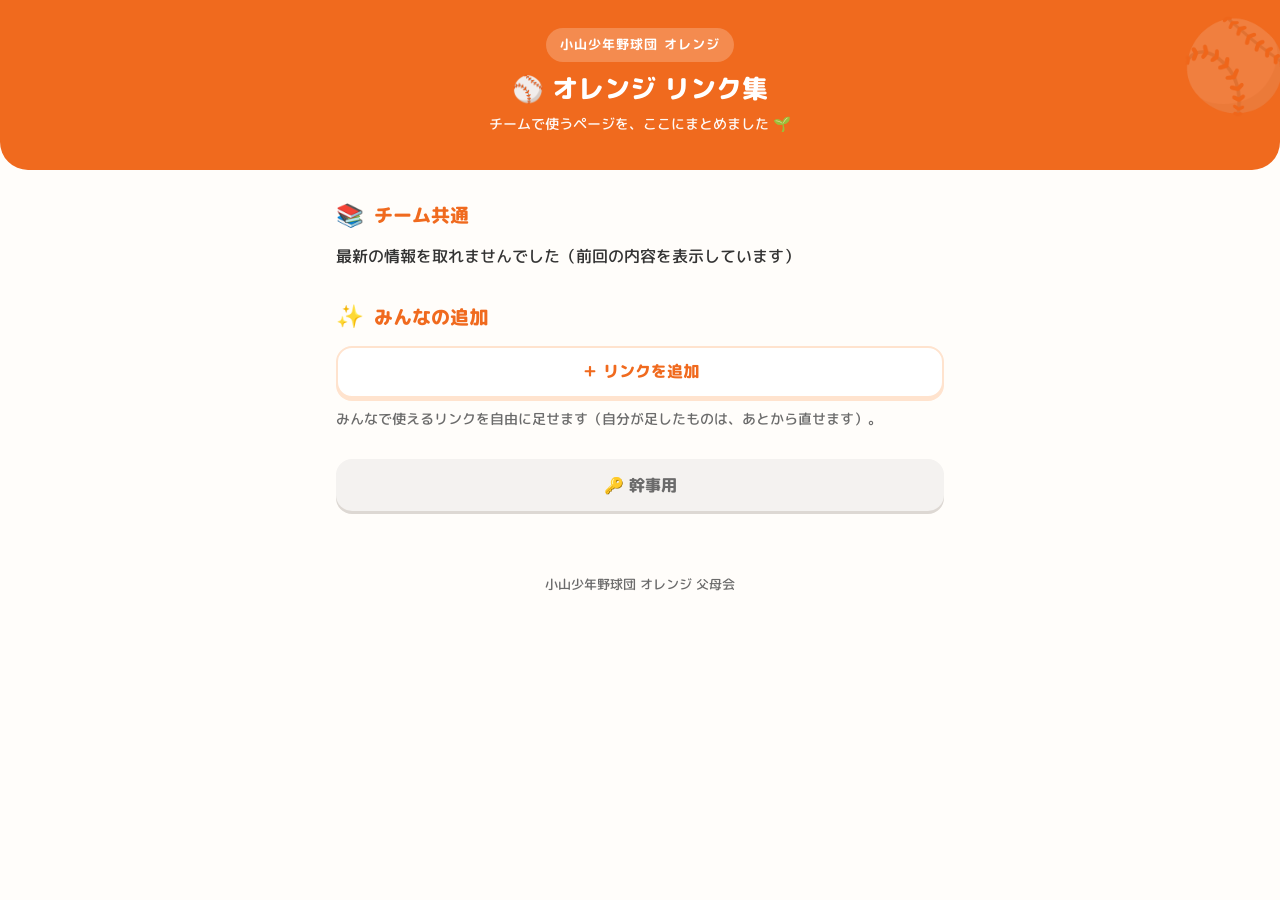
==== commit 0be3f92a: "Add files via upload" ====
--- a/index.html
+++ b/index.html
@@ -3,781 +3,558 @@
 <head>
 <meta charset="UTF-8">
 <meta name="viewport" content="width=device-width, initial-scale=1.0">
-<title>⚾ 成績入力マニュアル｜小山少年野球団 オレンジ</title>
+<title>⚾ オレンジ リンク集｜小山少年野球団 オレンジ</title>
 <link rel="preconnect" href="https://fonts.googleapis.com">
 <link rel="preconnect" href="https://fonts.gstatic.com" crossorigin>
 <link href="https://fonts.googleapis.com/css2?family=M+PLUS+Rounded+1c:wght@500;700;800&display=swap" rel="stylesheet">
 <!--
   ============================================================
-  成績入力マニュアル（父母向け・ver003）
-  ・静的な1ページ。データ連携なし。LINEでURLを送って見てもらう。
-  ・スマホ縦で読みやすいことが最優先。
-  ・このあと Claude Design でデザインを整える前提の素直な構造：
-      - 色は :root のCSS変数に集約（--orange など）
-      - セクションは <section id> ブロック（日本語コメントで区切り）
-      - 手順は .step の繰り返し（番号バッジ＋見出し＋説明＋画像）
-  ・画像は images/ フォルダの 01〜17。**png → jpg → jpeg の順に自動で探す**。
-    どれも無ければ「準備中」の枠に《どんな画像が必要か》の説明文が出る（レイアウトは崩れない）。
-    → 枠の説明を見ながらスクリーンショットを撮って、images/01.jpg のように置けばそのまま表示される。
+  オレンジ リンク集（ver001）
+  ・公開場所：orange リポジトリの直下に index.html として置く
+    （いまの index.html＝父母向けマニュアルは manual.html にリネームする）
+  ・リンクの中身は「スプレッドシートの links シート」から取ってくる。
+    → カテゴリを増やしたいときも、シートに行を足すだけでこのHTMLは直さなくてよい。
+  ・2回目からは前回の内容をすぐ表示し、うしろで最新を取り直す（待たされない）。
+  ・幹事用のリンクはHTMLに一切書かない。パスワードが合ったときだけGASが返す。
+
+  ★ さわるのはここだけ ★
+    GAS_URL … スプレッドシートにつながっているGASのURL（末尾 /exec）
+    TEXTS   … 画面に出る文言
   ============================================================
 -->
 <style>
-/* ===== 色（あとから一括で変えられるように変数に集約） ===== */
+/* ===== 色（あとから一括で変えられるように変数に集約。マニュアルと同じ） ===== */
 :root{
-  --orange:      #f06a1e;   /* 基調色 */
-  --orange-dark: #d4530a;   /* ボタンの影など */
-  --orange-soft: #fff4ec;   /* うすいオレンジ（帯・カード背景） */
-  --orange-line: #ffe3ce;   /* オレンジの枠線 */
-  --green:       #1f9d63;   /* 成長セクション */
-  --green-soft:  #eef8f1;
-  --green-line:  #cdecdb;
-  --blue:        #2f7cc4;   /* チームセクション */
-  --blue-soft:   #eff5fc;
-  --blue-line:   #cfe2f6;
-  --red:         #c94a4a;   /* 削除・注意 */
-  --red-soft:    #fff1f1;
-  --red-line:    #f5cccc;
-  --and:         #2f8f4e;   /* Android（緑系） */
-  --and-soft:    #eef8f2;
-  --and-line:    #cfe9d8;
-  --ios:         #4a5568;   /* iPhone（グレー系） */
-  --ios-soft:    #f2f4f7;
-  --ios-line:    #d8dee8;
-  --text:        #333333;
-  --sub:         #6b6b6b;   /* 補足文字 */
-  --line:        #f0d9c8;   /* 全体の枠線 */
-  --bg:          #fffdfa;   /* ページ背景 */
-  --card:        #ffffff;
-  --ph-bg:       #f3ede8;   /* 準備中の枠 */
-  --ph-text:     #a08a7a;
-  --radius:      20px;
-  --round:       'M PLUS Rounded 1c', sans-serif;   /* 丸ゴシック */
-}
-
-/* ===== 基本（スマホ最優先） ===== */
+  --orange:#f06a1e; --orange-dark:#d4530a; --orange-soft:#fff4ec; --orange-line:#ffe3ce;
+  --green:#1f9d63;  --green-soft:#eef8f1;  --green-line:#cdecdb;
+  --blue:#2f7cc4;   --blue-soft:#eff5fc;   --blue-line:#cfe2f6;
+  --red:#c94a4a;    --red-soft:#fff1f1;    --red-line:#f5cccc;
+  --warn:#8a5a00;   --warn-soft:#fff8e6;   --warn-line:#ffdf9e;
+  --text:#333333; --sub:#6b6b6b; --line:#f0d9c8; --bg:#fffdfa; --card:#ffffff;
+  --radius:20px; --round:'M PLUS Rounded 1c',sans-serif;
+}
 *{margin:0;padding:0;box-sizing:border-box;}
-body{
-  font-family:var(--round),"Hiragino Kaku Gothic ProN","Hiragino Sans",Meiryo,sans-serif;
-  background:var(--bg); color:var(--text);
-  font-size:16px; line-height:1.85; font-weight:500;
-}
-.wrap{max-width:640px; margin:0 auto; padding:0 16px 48px;}
-section{margin-top:34px;}
+body{font-family:var(--round),"Hiragino Kaku Gothic ProN","Hiragino Sans",Meiryo,sans-serif;
+  background:var(--bg); color:var(--text); font-size:16px; line-height:1.85; font-weight:500;}
+.wrap{max-width:640px; margin:0 auto; padding:0 16px 44px;}
+section{margin-top:28px;}
 p{margin-bottom:10px; text-wrap:pretty;}
-.note{font-size:.88rem; color:var(--sub);}
+.note{font-size:.86rem; color:var(--sub);}
 b,strong{font-weight:800;}
 
-/* 見出し（絵文字＋色つき） */
-.h2{display:flex; align-items:center; gap:10px; margin-bottom:12px;}
-.h2 .emoji{font-size:1.5rem; line-height:1;}
-.h2 h2{font-family:var(--round); font-weight:800; font-size:1.2rem; color:var(--orange);}
-#growth .h2 h2{color:var(--green);}
-#team   .h2 h2{color:var(--blue);}
-#fix-del .h2 h2{color:var(--red);}
-
-/* ===== ヘッダー ===== */
-header{
-  position:relative; background:var(--orange); color:#fff; text-align:center;
-  padding:30px 20px 40px; border-radius:0 0 28px 28px; overflow:hidden;
-}
+/* ヘッダー */
+header{position:relative; background:var(--orange); color:#fff; text-align:center;
+  padding:28px 20px 32px; border-radius:0 0 28px 28px; overflow:hidden;}
 header .ball{position:absolute; top:-18px; right:-10px; font-size:88px; opacity:.16;}
-header .team{
-  display:inline-block; font-size:.8rem; font-weight:700; letter-spacing:.08em;
-  background:rgba(255,255,255,.22); padding:5px 14px; border-radius:999px;
-}
-header h1{font-family:var(--round); font-weight:800; font-size:1.7rem; margin-top:12px; line-height:1.3;}
-header .lead{font-size:.92rem; margin-top:8px; opacity:.96;}
-
-/* ===== カード（囲み） ===== */
-.card{background:var(--orange-soft); border-radius:var(--radius); padding:18px;}
-.card.green{background:var(--green-soft); border:2px solid var(--green-line);}
-.card.blue{background:var(--blue-soft);  border:2px solid var(--blue-line);}
-.card.plain{background:var(--card); border:2px solid var(--orange-line); box-shadow:0 3px 0 var(--orange-line);}
-.card ul{padding-left:1.3em;}
-.card li{margin-bottom:4px; font-size:.95rem;}
-
-/* ===== 手順（番号バッジ＋見出し＋説明＋画像） ===== */
-.step{
-  background:var(--card); border:2px solid var(--orange-line); border-radius:var(--radius);
-  padding:16px; margin-bottom:14px; box-shadow:0 3px 0 var(--orange-line);
-}
-.step-head{display:flex; align-items:flex-start; gap:12px;}
-.step-no{
-  flex:none; width:42px; height:42px; border-radius:14px;
-  background:var(--orange); color:#fff; font-family:var(--round); font-weight:800;
-  display:flex; align-items:center; justify-content:center; font-size:1.3rem;
-  box-shadow:0 3px 0 rgba(0,0,0,.12);
-}
-.step-body{flex:1; min-width:0;}
-.step-title{font-family:var(--round); font-weight:700; font-size:1.12rem; line-height:1.4;}
-.step p{font-size:.95rem; margin-top:6px;}
-
-/* 小さな手順リスト（修正・削除の番号つき手順） */
-.mini-steps{counter-reset:ms; list-style:none; padding:0; margin:6px 0 0;}
-.mini-steps li{
-  counter-increment:ms; position:relative; padding:7px 0 7px 34px; font-size:.95rem;
-  border-bottom:1px dashed var(--line);
-}
-.mini-steps li:last-child{border-bottom:none;}
-.mini-steps li::before{
-  content:counter(ms); position:absolute; left:0; top:8px;
-  width:24px; height:24px; border-radius:8px; background:var(--orange-soft);
-  color:var(--orange); font-weight:800; font-size:.82rem;
-  display:flex; align-items:center; justify-content:center;
-}
-#fix-del .mini-steps li::before{background:var(--red-soft); color:var(--red);}
-
-/* ===== ホーム画面ショートカット：機種べつカード（Android＝緑／iPhone＝グレー） ===== */
-.os-card{border-radius:var(--radius); padding:16px; margin-top:12px;}
-.os-card.android{background:var(--and-soft); border:2px solid var(--and-line);}
-.os-card.ios{background:var(--ios-soft); border:2px solid var(--ios-line);}
-.os-title{
-  display:inline-flex; align-items:center; gap:7px; font-family:var(--round); font-weight:800;
-  font-size:1.05rem; color:#fff; padding:5px 14px; border-radius:999px; margin-bottom:4px;
-}
-.os-card.android .os-title{background:var(--and);}
-.os-card.ios .os-title{background:var(--ios);}
-.os-sub{
-  font-family:var(--round); font-weight:800; font-size:.95rem; margin:12px 0 2px;
-  padding-bottom:4px; border-bottom:2px solid var(--ios-line);
-}
-.os-card.android .mini-steps li::before{background:#fff; color:var(--and);}
-.os-card.ios .mini-steps li::before{background:#fff; color:var(--ios);}
-/* 画像を撮ってくれる方を募集する案内 */
-.help-wanted{
-  background:#fff; border:2px dashed var(--ios-line); border-radius:14px;
-  padding:12px 13px; margin:10px 0 4px; font-size:.9rem; line-height:1.75;
-}
-
-/* ===== スクリーンショット（無い間は「準備中」の枠に説明文） ===== */
-.shot{margin-top:12px;}
-.shot img{width:100%; border:1px solid var(--line); border-radius:14px; display:block;}
-.shot .ph{
-  display:none; flex-direction:column; align-items:center; justify-content:center; gap:6px;
-  min-height:170px; padding:18px 14px; border-radius:14px; text-align:center;
-  background:var(--ph-bg); color:var(--ph-text); font-size:.9rem; font-weight:800;
-}
-.shot .ph .ph-desc{font-weight:500; font-size:.85rem; line-height:1.7;}
-/* 画像の下に出す短い補足（どこを見ればよいかの一言） */
-.shot-cap{font-size:.82rem; color:var(--sub); margin-top:5px; text-align:center; text-wrap:pretty;}
-
-/* ===== 項目の意味の表 ===== */
-.tbl{width:100%; border-collapse:collapse; margin-top:10px; background:var(--card);
-  border:2px solid var(--orange-line); border-radius:14px; overflow:hidden;}
-.tbl th,.tbl td{padding:9px 10px; font-size:.9rem; text-align:left; border-bottom:1px solid var(--line); vertical-align:top;}
-.tbl th{width:6.2em; white-space:nowrap; color:var(--orange); font-weight:800; background:var(--orange-soft);}
-.tbl tr:last-child th,.tbl tr:last-child td{border-bottom:none;}
-
-/* ===== 注意ボックス（間違いやすいポイント） ===== */
-.warn{
-  background:#fffaf3; border:2px dashed #ffcf9a; border-radius:16px;
-  padding:14px; margin-top:12px;
-}
-.warn .warn-title{font-family:var(--round); font-weight:800; color:var(--orange-dark); margin-bottom:6px;}
-.warn ul{padding-left:1.2em;}
-.warn li{font-size:.92rem; margin-bottom:6px;}
-
-/* ===== 締めの小さな帯 ===== */
-.done{
-  margin-top:12px; background:var(--orange-soft); border-radius:14px; padding:12px 14px;
-  font-size:.92rem; text-align:center; font-weight:800; color:var(--orange);
-}
-
-/* ===== ボタン（成績入力ページを開く） ===== */
-.btn{
-  display:flex; align-items:center; justify-content:center; gap:8px;
-  min-height:54px; margin-top:12px; padding:0 16px;
-  background:var(--orange); color:#fff; font-family:var(--round); font-weight:800; font-size:1.05rem;
-  border-radius:16px; box-shadow:0 3px 0 var(--orange-dark); text-decoration:none;
-}
-
-/* ===== フッター ===== */
-footer{text-align:center; font-size:.8rem; color:var(--sub); padding:20px 16px 36px;}
-
-/* ===== 成績入力ページへの固定リンク（右下に浮かぶ・スクロールしても常に見える） ===== */
-.entry-link{
-  position:fixed; right:14px; bottom:16px; z-index:50;
-  display:flex; align-items:center; gap:6px;
-  min-height:46px; padding:0 15px;
-  background:var(--orange); color:#fff; font-family:var(--round); font-weight:800;
-  font-size:.86rem; border-radius:999px; text-decoration:none;
-  box-shadow:0 4px 12px rgba(240,106,30,.42);
-}
-.entry-link .el-ic{font-size:1.1rem; line-height:1;}
-.entry-link:active{transform:scale(.96);}
-/* 固定ボタンで文末（フッター・本文末尾のボタン）が隠れないように下に余白をとる */
-body{padding-bottom:74px;}
+header .team{display:inline-block; font-size:.8rem; font-weight:700; letter-spacing:.08em;
+  background:rgba(255,255,255,.22); padding:5px 14px; border-radius:999px;}
+header h1{font-family:var(--round); font-weight:800; font-size:1.6rem; margin-top:10px; line-height:1.3;}
+header .lead{font-size:.9rem; margin-top:6px; opacity:.96;}
+
+/* 見出し */
+.h2{display:flex; align-items:center; gap:10px; margin:0 0 10px;}
+.h2 .emoji{font-size:1.4rem; line-height:1;}
+.h2 h2{font-family:var(--round); font-weight:800; font-size:1.16rem; color:var(--orange);}
+.cat-title{font-family:var(--round); font-weight:800; font-size:1rem; color:var(--orange);
+  padding-bottom:6px; border-bottom:3px solid var(--orange-line); margin:18px 0 10px;}
+
+/* リンクカード */
+.lcard{display:flex; align-items:center; gap:12px; background:var(--card);
+  border:2px solid var(--orange-line); border-radius:16px; box-shadow:0 3px 0 var(--orange-line);
+  padding:13px 14px; margin-bottom:10px; min-height:72px; text-decoration:none; color:var(--text);}
+.lcard:active{transform:translateY(1px);}
+.lc-body{flex:1; min-width:0;}
+.lc-title{display:block; font-family:var(--round); font-weight:800; font-size:1.02rem;
+  line-height:1.45; color:var(--orange); word-break:break-word;}
+.lc-desc{display:block; font-size:.84rem; color:var(--sub); line-height:1.6; margin-top:1px;}
+.lc-go{flex:none; font-size:1.4rem; color:var(--orange); font-weight:800;}
+.lc-author{display:inline-block; font-size:.74rem; color:var(--sub); margin-top:2px;}
+/* 「みんなの追加」は色を変えて区別 */
+.user-block .lcard{border-color:var(--green-line); box-shadow:0 3px 0 var(--green-line);}
+.user-block .lc-title,.user-block .lc-go{color:var(--green);}
+
+/* 自分が追加した行に出る小さな操作ボタン */
+.row-ops{display:flex; gap:8px; margin:-4px 0 12px; padding-left:2px;}
+.row-ops button{font-size:.76rem; font-weight:800; padding:7px 13px; border-radius:999px;
+  border:2px solid var(--line); background:#fff; color:var(--sub); cursor:pointer;}
+.row-ops .b-edit{border-color:var(--green-line); color:var(--green);}
+.row-ops .b-hide{border-color:var(--red-line); color:var(--red);}
+
+/* ボタン */
+.btn{display:flex; align-items:center; justify-content:center; gap:8px; width:100%;
+  min-height:52px; padding:0 16px; background:var(--orange); color:#fff; font-family:var(--round);
+  font-weight:800; font-size:1rem; border:none; border-radius:16px; box-shadow:0 3px 0 var(--orange-dark);
+  text-decoration:none; cursor:pointer;}
+.btn:active{transform:translateY(1px); box-shadow:0 2px 0 var(--orange-dark);}
+.btn.ghost{background:#fff; color:var(--orange); border:2px solid var(--orange-line); box-shadow:0 3px 0 var(--orange-line);}
+.btn.sub{background:#f4f2f0; color:var(--sub); box-shadow:0 3px 0 #ddd8d3;}
+
+/* カード・状態表示 */
+.card{background:var(--orange-soft); border-radius:var(--radius); padding:16px;}
+.empty{background:#faf7f4; border-radius:14px; padding:16px; text-align:center; color:var(--sub); font-size:.9rem;}
+.loading{text-align:center; color:var(--sub); font-size:.9rem; padding:18px;}
+
+/* モーダル（追加・編集・幹事ログイン・パスワード変更で使い回す） */
+.ov{position:fixed; inset:0; background:rgba(0,0,0,.45); display:none;
+  align-items:flex-start; justify-content:center; padding:20px 14px; z-index:100; overflow-y:auto;}
+.ov.open{display:flex;}
+.modal{background:#fff; border-radius:20px; padding:18px; width:100%; max-width:460px; margin:auto 0;}
+.modal h3{font-family:var(--round); font-weight:800; font-size:1.1rem; color:var(--orange); margin-bottom:10px;}
+.modal label{display:block; font-size:.84rem; font-weight:800; color:var(--sub); margin:10px 0 4px;}
+.modal input{width:100%; font-size:16px; font-family:inherit; padding:11px 12px;
+  border:2px solid var(--line); border-radius:12px; background:#fffdfa;}
+.modal .row-btn{display:flex; gap:10px; margin-top:16px;}
+.modal .row-btn .btn{flex:1;}
+.msg{font-size:.86rem; font-weight:700; margin-top:10px; padding:9px 11px; border-radius:10px; display:none;}
+.msg.show{display:block;}
+.msg.err{background:var(--red-soft); color:var(--red);}
+.msg.ok{background:var(--green-soft); color:var(--green);}
+
+/* 幹事ページ */
+#organizerView{display:none;}
+.org-warn{background:var(--warn-soft); border:2px solid var(--warn-line); border-radius:16px;
+  padding:14px; margin-bottom:12px; font-size:.9rem; color:var(--warn); line-height:1.75;}
+.sys-block .lcard{border-color:var(--warn-line); box-shadow:0 3px 0 var(--warn-line); background:#fffdf7;}
+.sys-block .lc-title,.sys-block .lc-go{color:var(--warn);}
+.sys-block .cat-title{color:var(--warn); border-bottom-color:var(--warn-line);}
+.recent{background:var(--green-soft); border:2px solid var(--green-line); border-radius:16px; padding:14px; margin-bottom:14px;}
+.recent .cat-title{margin-top:0; color:var(--green); border-bottom-color:var(--green-line);}
+.recent .r-item{display:flex; align-items:center; gap:10px; padding:8px 0; border-bottom:1px dashed var(--green-line);}
+.recent .r-item:last-child{border-bottom:none;}
+.recent .r-body{flex:1; min-width:0;}
+.recent .r-title{font-weight:800; font-size:.94rem; word-break:break-word;}
+.recent .r-sub{font-size:.76rem; color:var(--sub); word-break:break-all;}
+.recent button{flex:none; font-size:.76rem; font-weight:800; padding:7px 11px; border-radius:999px;
+  border:2px solid var(--red-line); background:#fff; color:var(--red); cursor:pointer;}
+
+footer{text-align:center; font-size:.8rem; color:var(--sub); padding:18px 16px 34px;}
 </style>
 </head>
 <body>
 
-<!-- ■ ヘッダー -->
 <header>
   <div class="ball">⚾</div>
   <div class="team">小山少年野球団 オレンジ</div>
-  <h1>⚾ 成績入力マニュアル</h1>
-  <div class="lead">お子さんの がんばりを、<br>いっしょに記録に残しましょう 🌱</div>
+  <h1>⚾ オレンジ リンク集</h1>
+  <div class="lead">チームで使うページを、ここにまとめました 🌱</div>
 </header>
 
 <div class="wrap">
 
-  <!-- ■ はじめに -->
-  <section id="intro">
-    <div class="h2"><span class="emoji">🌟</span><h2>はじめに</h2></div>
-    <p>試合ごとに成績を入力すると、お子さんの活躍が <strong>数字とグラフ</strong> になって積み上がっていきます。ヒットが増えた、出塁が増えた——そんな成長のあとが、あとから見返せる記録になります。</p>
-    <div class="card">
-      <p style="margin:0;">😊 <strong>正確さよりも、子どもたちが「もっとうまくなりたい！」と思えることが目的です。</strong>きっちり書けていなくても大丈夫。気楽に入力してください。</p>
+  <!-- ===== 公開ページ ===== -->
+  <div id="publicView">
+    <section id="teamSec">
+      <div class="h2"><span class="emoji">📚</span><h2>チーム共通</h2></div>
+      <div id="teamList"><div class="loading">読み込み中…</div></div>
+    </section>
+
+    <section id="userSec">
+      <div class="h2"><span class="emoji">✨</span><h2>みんなの追加</h2></div>
+      <div id="userList" class="user-block"></div>
+      <button class="btn ghost" id="btnAdd" style="margin-top:12px;">＋ リンクを追加</button>
+      <p class="note" style="margin-top:8px;">みんなで使えるリンクを自由に足せます（自分が足したものは、あとから直せます）。</p>
+    </section>
+
+    <section id="orgSec">
+      <button class="btn sub" id="btnOrganizer">🔑 幹事用</button>
+    </section>
+  </div>
+
+  <!-- ===== 幹事ページ（ログインできて初めて中身が入る。HTMLには何も書かない） ===== -->
+  <div id="organizerView">
+    <section>
+      <div class="h2"><span class="emoji">🔑</span><h2>幹事メニュー</h2></div>
+      <div id="recentBox"></div>
+      <div id="orgList"></div>
+      <button class="btn ghost" id="btnChangePw" style="margin-top:14px;">🔒 パスワードを変更</button>
+      <button class="btn sub" id="btnBackPublic" style="margin-top:10px;">← リンク集にもどる</button>
+    </section>
+  </div>
+
+</div>
+
+<footer>小山少年野球団 オレンジ 父母会</footer>
+
+<!-- ===== モーダル：リンクの追加・編集 ===== -->
+<div class="ov" id="ovLink">
+  <div class="modal">
+    <h3 id="lkTitle">リンクを追加</h3>
+    <label for="fTitle">タイトル（必須・50文字まで）</label>
+    <input id="fTitle" type="text" maxlength="50" placeholder="例：〇〇球場の地図">
+    <label for="fUrl">URL（必須・https:// から始まるもの）</label>
+    <input id="fUrl" type="url" inputmode="url" placeholder="https://">
+    <label for="fNote">ひとこと（任意・100文字まで）</label>
+    <input id="fNote" type="text" maxlength="100" placeholder="例：駐車場は北側です">
+    <label for="fAuthor">追加した人（任意・20文字まで）</label>
+    <input id="fAuthor" type="text" maxlength="20" placeholder="例：和泉">
+    <div class="msg" id="lkMsg"></div>
+    <div class="row-btn">
+      <button class="btn sub" data-close>とじる</button>
+      <button class="btn" id="btnSaveLink">保存する</button>
     </div>
-  </section>
-
-  <!-- ■ 入力のタイミング -->
-  <section id="timing">
-    <div class="h2"><span class="emoji">⏰</span><h2>入力のタイミング</h2></div>
-    <div class="card">
-      <p><strong>試合のあと、LINEに試合のアルバムが届いたら</strong>入力をお願いします。</p>
-      <p class="note" style="margin:0;">試合そのもの（日付・対戦相手）は幹事が先に登録しています。スコアはLINEのアルバムの中にあります。</p>
+  </div>
+</div>
+
+<!-- ===== モーダル：幹事ログイン ===== -->
+<div class="ov" id="ovAuth">
+  <div class="modal">
+    <h3>🔑 幹事用パスワード</h3>
+    <label for="fPw">パスワード</label>
+    <input id="fPw" type="password" autocomplete="current-password" placeholder="パスワードを入力">
+    <div class="msg" id="authMsg"></div>
+    <div class="row-btn">
+      <button class="btn sub" data-close>とじる</button>
+      <button class="btn" id="btnLogin">ひらく</button>
     </div>
-  </section>
-
-  <!-- ■ 画面の見かた -->
-  <section id="screen">
-    <div class="h2"><span class="emoji">📱</span><h2>画面の見かた</h2></div>
-    <p>ページを開くと、上のほうに <strong>タブが6つ</strong> 並んでいます。</p>
-    <div class="card plain">
-      <p style="margin:0;">成績入力 ／ 入力確認 ／ 賞の確認 ／ 表彰 ／ 年度成績 ／ スタンプ</p>
+  </div>
+</div>
+
+<!-- ===== モーダル：パスワード変更 ===== -->
+<div class="ov" id="ovPw">
+  <div class="modal">
+    <h3>🔒 パスワードを変更</h3>
+    <label for="fPwNow">いまのパスワード</label>
+    <input id="fPwNow" type="password" autocomplete="current-password">
+    <label for="fPwNew">新しいパスワード（英数字6文字以上）</label>
+    <input id="fPwNew" type="password" autocomplete="new-password">
+    <label for="fPwNew2">新しいパスワード（もう一度）</label>
+    <input id="fPwNew2" type="password" autocomplete="new-password">
+    <div class="msg" id="pwMsg"></div>
+    <div class="row-btn">
+      <button class="btn sub" data-close>とじる</button>
+      <button class="btn" id="btnSavePw">変更する</button>
     </div>
-    <p style="margin-top:12px;">保護者のみなさんがよく使うのは、このうち <strong>4つ</strong> です。</p>
-    <div class="card">
-      <ul>
-        <li><strong>成績入力</strong>… お子さんの成績を入れる</li>
-        <li><strong>入力確認</strong>… 入れた内容を見直す・直す</li>
-        <li><strong>スタンプ</strong>… お子さんの成長を見る</li>
-        <li><strong>年度成績</strong>… チームの1年を見る</li>
-      </ul>
-    </div>
-    <p style="margin-top:12px;">タブの下には <strong>「区分（全部／大会／練習）」「試合種別（全部／ティー／投げ）」</strong> のしぼりこみ（フィルタ）があります。どのタブでも共通で効きます。</p>
-    <p class="note">👉 ふだんは <strong>「全部」のまま</strong>で大丈夫です。「大会の成績だけ見たい」ときに使ってください。</p>
-    <figure class="shot">
-      <img data-shot-img src="images/01.png" alt="タブとフィルタが並んだ画面の上部">
-      <div class="ph" data-ph>🖼️ 画像01（準備中）
-        <span class="ph-desc">タブ6つ（成績入力／入力確認／賞の確認／表彰／年度成績／スタンプ）と、その下の「区分」「試合種別」フィルタが並んでいる画面の上部</span>
-      </div>
-    </figure>
-  </section>
-
-  <!-- ■ 入力の手順 -->
-  <section id="steps">
-    <div class="h2"><span class="emoji">✏️</span><h2>入力の手順</h2></div>
-
-    <!-- 手順1 -->
-    <div class="step">
-      <div class="step-head">
-        <span class="step-no">1</span>
-        <div class="step-body">
-          <div class="step-title">🔗 リンクを開く</div>
-          <p>LINEで届いたリンクを、スマホでそのまま開きます（このページと同じように開けます）。</p>
-        </div>
-      </div>
-      <figure class="shot">
-        <img data-shot-img src="images/02.png" alt="ページを開いた直後の画面">
-        <div class="ph" data-ph>🖼️ 画像02（準備中）
-          <span class="ph-desc">リンクを開いた直後の画面（いちばん上から見えている状態）</span>
-        </div>
-      </figure>
-    </div>
-
-    <!-- ■ ホーム画面ショートカット（手順1の直後・手順2の前。手順の番号はずらさない別枠） -->
-    <section id="shortcut">
-      <div class="h2"><span class="emoji">📲</span><h2>ホーム画面にショートカットを作っておくと便利</h2></div>
-      <p>毎回LINEをさかのぼってリンクを探すのは大変です。スマホの<strong>ホーム画面にアイコンを置いておく</strong>と、次からは<strong>ワンタップで開けます</strong>。</p>
-      <div class="card">
-        <p style="margin:0;">😊 <strong>最初に一度だけ設定しておくと、あとがラクです。</strong>（設定しなくても入力はできます。あとからでもOK）</p>
-      </div>
-
-      <!-- 共通の準備（アドレスバーからURLをコピー → ブラウザで開き直す） -->
-      <div class="card plain" style="margin-top:12px;">
-        <p style="font-weight:800;margin-bottom:2px;">🔧 まずは共通の準備（AndroidもiPhoneも同じ）</p>
-        <p class="note" style="margin:0 0 4px;">👉 LINEのメッセージを長押しする方法だと「部分コピー」でURLだけを選ぶ必要があって大変です。<strong>いったんリンクを開いてから、アドレスバーでコピー</strong>するほうがかんたんです。</p>
-        <ol class="mini-steps">
-          <li>LINEで届いた<strong>リンクをタップして開きます</strong></li>
-          <li>開いた画面の<strong>上部にあるアドレスバー（URLが出ているところ）を長押し</strong>します</li>
-          <li>出てきたメニューから <strong>「リンクのコピー」</strong>（または「コピー」）を選びます</li>
-        </ol>
-        <figure class="shot">
-          <img data-shot-img src="images/18-3.png" alt="アドレスバーを長押しして「リンクのコピー」">
-          <div class="ph" data-ph>🖼️ 画像18-3（準備中）
-            <span class="ph-desc">上部のアドレスバーを長押しして <strong>「リンクのコピー」</strong> が出ている画面</span>
-          </div>
-          <figcaption class="shot-cap">▲ アドレスバーを長押しすると「リンクのコピー」が出ます</figcaption>
-        </figure>
-        <figure class="shot">
-          <img data-shot-img src="images/18-2.png" alt="アドレスバーを長押ししてコピー（別の機種の例）">
-          <div class="ph" data-ph>🖼️ 画像18-2（準備中）
-            <span class="ph-desc">アドレスバーを長押しして、URLが選ばれて <strong>「コピー」</strong> が出ている画面（別の機種の例）</span>
-          </div>
-          <figcaption class="shot-cap">▲ 機種によっては、URLが選ばれて「コピー」と出ます（どちらでもOK）</figcaption>
-        </figure>
-
-        <p style="font-weight:800;margin:14px 0 2px;">つづいて、コピーしたURLをブラウザで開きます</p>
-        <ol class="mini-steps">
-          <li>ホーム画面から <strong>Chrome</strong>（iPhoneの方は Safari）を開きます</li>
-          <li>上の<strong>アドレス欄（「Google で検索または URL」のところ）をタップ</strong>します</li>
-          <li><strong>長押しして「貼り付け」</strong>を選び、開きます</li>
-        </ol>
-        <figure class="shot">
-          <img data-shot-img src="images/19-1.png" alt="Chromeのアイコン">
-          <div class="ph" data-ph>🖼️ 画像19-1（準備中）
-            <span class="ph-desc">ホーム画面の <strong>Chrome のアイコン</strong></span>
-          </div>
-          <figcaption class="shot-cap">▲ このアイコンが Chrome です</figcaption>
-        </figure>
-        <figure class="shot">
-          <img data-shot-img src="images/19-2.png" alt="Chromeを開いた画面">
-          <div class="ph" data-ph>🖼️ 画像19-2（準備中）
-            <span class="ph-desc">Chrome を開いた画面（「Google で検索または URL」のアドレス欄が見えている）</span>
-          </div>
-          <figcaption class="shot-cap">▲ ここをタップします</figcaption>
-        </figure>
-        <figure class="shot">
-          <img data-shot-img src="images/19-3.png" alt="アドレス欄に貼り付け">
-          <div class="ph" data-ph>🖼️ 画像19-3（準備中）
-            <span class="ph-desc">アドレス欄を長押しして <strong>「貼り付け」</strong> が出ている画面</span>
-          </div>
-          <figcaption class="shot-cap">▲ 「貼り付け」を選んで開けば準備おわり！</figcaption>
-        </figure>
-      </div>
-
-      <!-- 目立つ注意：LINEの中の画面からは作れない -->
-      <div class="warn">
-        <div class="warn-title">⚠️ ここがいちばん大事です</div>
-        <ul style="margin:0;">
-          <li style="margin:0;"><strong>LINEの中で開いた画面からは、ショートカットを作れません。</strong>かならず<strong>ブラウザ（Chrome または Safari）で開き直して</strong>から、下の手順に進んでください。</li>
-        </ul>
-      </div>
-
-      <!-- Android -->
-      <div class="os-card android">
-        <div class="os-title">🤖 Android（Chrome）</div>
-        <ol class="mini-steps">
-          <li><strong>Chrome</strong> で成績入力ページを開きます（上の「共通の準備」で開けています）</li>
-          <li>画面<strong>右上の三点リーダー（︙）</strong>を探します</li>
-          <li>三点リーダー（︙）を<strong>タップ</strong>すると、メニューが開きます</li>
-          <li>メニューを<strong>下にスクロール</strong>して <strong>「インストールしてショートカットを作成」</strong> を選びます</li>
-          <li><strong>「ショートカットを作成」</strong>が出るので、名前を確認して <strong>「追加」</strong> をタップします</li>
-          <li>ホーム画面にアイコンができます 🎉</li>
-        </ol>
-        <figure class="shot">
-          <img data-shot-img src="images/20-1.png" alt="三点リーダーの位置">
-          <div class="ph" data-ph>🖼️ 画像20-1（準備中）
-            <span class="ph-desc">Chrome で成績入力ページを開いた画面。<strong>右上の三点リーダー（︙）の位置</strong>が分かるところ</span>
-          </div>
-          <figcaption class="shot-cap">▲ 画面のいちばん右上にある「︙」が三点リーダーです</figcaption>
-        </figure>
-        <figure class="shot">
-          <img data-shot-img src="images/20-2.png" alt="三点リーダーをタップした状態">
-          <div class="ph" data-ph>🖼️ 画像20-2（準備中）
-            <span class="ph-desc">三点リーダー（︙）を<strong>タップしてメニューが開いた状態</strong></span>
-          </div>
-          <figcaption class="shot-cap">▲ タップするとこのメニューが開きます</figcaption>
-        </figure>
-        <figure class="shot">
-          <img data-shot-img src="images/20-3.png" alt="インストールしてショートカットを作成">
-          <div class="ph" data-ph>🖼️ 画像20-3（準備中）
-            <span class="ph-desc">メニューの下のほうにある <strong>「インストールしてショートカットを作成」</strong> が見えている画面</span>
-          </div>
-          <figcaption class="shot-cap">▲ 下のほうまでスクロールすると出てきます</figcaption>
-        </figure>
-        <figure class="shot">
-          <img data-shot-img src="images/21.png" alt="ショートカットを作成のダイアログ">
-          <div class="ph" data-ph>🖼️ 画像21（準備中）
-            <span class="ph-desc">タップすると出てくる <strong>「ショートカットを作成」</strong> の画面（名前と「追加」ボタン）</span>
-          </div>
-          <figcaption class="shot-cap">▲ 「追加」をタップすれば完成！</figcaption>
-        </figure>
-        <div class="warn" style="margin-top:12px;">
-          <div class="warn-title">📱 端末によって名前が違います</div>
-          <ul style="margin:0;">
-            <li style="margin:0;">メニューの項目は、機種やChromeのバージョンによって
-              <strong>「インストールしてショートカットを作成」</strong>／<strong>「ホーム画面に追加」</strong>／<strong>「インストール」</strong>
-              などと表示が変わります。<strong>言葉がちがっても同じ機能</strong>なので、似た名前のものを選んでください。</li>
-          </ul>
-        </div>
-      </div>
-
-      <!-- iPhone -->
-      <div class="os-card ios">
-        <div class="os-title">🍎 iPhone</div>
-        <div class="help-wanted">
-          🙇 <strong>iPhoneの画面写真は準備中です。</strong><br>
-          iPhoneをお使いで「画面写真を撮ってもいいよ」という方がいらっしゃったら、<strong>グループラインでご連絡いただけると助かります！</strong><br>
-          <span class="note">（写真がなくても、下の手順どおりで作れます）</span>
-        </div>
-
-        <div class="os-sub">▼ Safari の場合</div>
-        <ol class="mini-steps">
-          <li><strong>Safari</strong> で成績入力ページを開きます</li>
-          <li>画面<strong>下の共有ボタン（□に↑）</strong>をタップします</li>
-          <li>メニューを<strong>下にスクロール</strong>して <strong>「ホーム画面に追加」</strong> を選びます</li>
-          <li><strong>「追加」</strong> をタップします 🎉</li>
-        </ol>
-        <figure class="shot">
-          <img data-shot-img src="images/22.png" alt="iPhone Safariの共有ボタン">
-          <div class="ph" data-ph>🖼️ 画像22（準備中）
-            <span class="ph-desc">iPhone の Safari で<strong>画面下の共有ボタン（□に↑）の位置が分かる</strong>画面</span>
-          </div>
-        </figure>
-        <figure class="shot">
-          <img data-shot-img src="images/23.png" alt="iPhone Safariのホーム画面に追加">
-          <div class="ph" data-ph>🖼️ 画像23（準備中）
-            <span class="ph-desc">iPhone の Safari の共有メニューの中で <strong>「ホーム画面に追加」</strong> が見えている画面</span>
-          </div>
-        </figure>
-
-        <div class="os-sub">▼ Chrome の場合</div>
-        <ol class="mini-steps">
-          <li><strong>Chrome</strong> で成績入力ページを開きます</li>
-          <li>画面<strong>右上の共有ボタン</strong>（または三点リーダー）をタップします</li>
-          <li><strong>「ホーム画面に追加」</strong> を選びます 🎉</li>
-        </ol>
-        <p class="note" style="margin-top:6px;">👉 「ホーム画面に追加」が見当たらないときは、<strong>Safari で開き直す</strong>とできます。</p>
-      </div>
-
-      <figure class="shot">
-        <img data-shot-img src="images/24.png" alt="ホーム画面にアイコンができた状態（準備中）">
-        <div class="ph" data-ph>🖼️ 画像24（準備中）
-          <span class="ph-desc"><strong>ホーム画面にアイコンができた状態</strong>（他のアプリと並んでいるところ）</span>
-        </div>
-      </figure>
-
-      <div class="done">🎉 次からは、ホーム画面のアイコンをタップするだけで開けます</div>
-    </section>
-
-    <!-- 手順2 -->
-    <div class="step">
-      <div class="step-head">
-        <span class="step-no">2</span>
-        <div class="step-body">
-          <div class="step-title">📝 「成績入力」タブを開く</div>
-          <p>画面の上のタブから <strong>「成績入力」</strong> を選びます。</p>
-        </div>
-      </div>
-      <figure class="shot">
-        <img data-shot-img src="images/03.png" alt="成績入力タブを選んだ状態">
-        <div class="ph" data-ph>🖼️ 画像03（準備中）
-          <span class="ph-desc">「成績入力」タブを選んで、そのタブがオレンジ色になっている状態</span>
-        </div>
-      </figure>
-    </div>
-
-    <!-- 手順3 -->
-    <div class="step">
-      <div class="step-head">
-        <span class="step-no">3</span>
-        <div class="step-body">
-          <div class="step-title">📅 試合を選ぶ</div>
-          <p>「試合を選ぶ」の <strong>試合日</strong> から、入力したい試合を選びます。</p>
-          <p class="note">👉 入力したい試合が出てこないときは、まだ幹事が試合を登録していないかもしれません。<strong>グループラインでお知らせください。</strong></p>
-        </div>
-      </div>
-      <figure class="shot">
-        <img data-shot-img src="images/04.png" alt="試合日のプルダウンを開いたところ">
-        <div class="ph" data-ph>🖼️ 画像04（準備中）
-          <span class="ph-desc">「試合日」のプルダウンをタップして、試合の日付が一覧で出ているところ</span>
-        </div>
-      </figure>
-    </div>
-
-    <!-- 手順4 -->
-    <div class="step">
-      <div class="step-head">
-        <span class="step-no">4</span>
-        <div class="step-body">
-          <div class="step-title">👦 自分のお子さんを選ぶ</div>
-          <p>「選手の成績」の <strong>児童氏名</strong> から、自分のお子さんを選びます。</p>
-        </div>
-      </div>
-      <figure class="shot">
-        <img data-shot-img src="images/05.png" alt="児童氏名のプルダウンを開いたところ">
-        <div class="ph" data-ph>🖼️ 画像05（準備中）
-          <span class="ph-desc">「児童氏名」のプルダウンをタップして、子どもの名前が一覧で出ているところ</span>
-        </div>
-      </figure>
-    </div>
-
-    <!-- 手順5（項目の説明つき） -->
-    <div class="step">
-      <div class="step-head">
-        <span class="step-no">5</span>
-        <div class="step-body">
-          <div class="step-title">⚾ 打撃成績を入力する</div>
-          <p>LINEのアルバムにある <strong>スコア</strong> を見ながら、数字を入れていきます。</p>
-        </div>
-      </div>
-      <figure class="shot">
-        <img data-shot-img src="images/06.png" alt="打席からホームランまでの入力欄">
-        <div class="ph" data-ph>🖼️ 画像06（準備中）
-          <span class="ph-desc">打席・安打・打点・得点・出塁・代打・盗塁・四球・死球・振り逃げ・ホームランの入力欄が<strong>全部見えている</strong>画面</span>
-        </div>
-      </figure>
-
-      <p style="margin-top:14px;font-weight:800;">📖 項目の意味</p>
-      <table class="tbl">
-        <tr><th>打席</th><td>バッターとして打つ順番が回ってきた回数。アウトでも三振でも、打席に立ったら1回です。</td></tr>
-        <tr><th>安打</th><td>ヒットの数。<strong>ホームランも安打に含めて</strong>数えます。</td></tr>
-        <tr><th>打点</th><td>自分の打席で、味方をホームに返して点が入った数。</td></tr>
-        <tr><th>得点</th><td>自分自身がホームまで帰ってきて、点になった数。</td></tr>
-        <tr><th>出塁</th><td><strong>塁に出た回数のすべて。</strong>ヒット・四球・死球・振り逃げ・エラーなど、理由は問いません。</td></tr>
-        <tr><th>代打</th><td>ほかの子のかわりに打席に立った回数。</td></tr>
-        <tr><th>盗塁</th><td>ピッチャーが投げているすきに、次の塁へ走って進んだ数。</td></tr>
-        <tr><th>四球</th><td>フォアボール。ボールが4つで塁に進んだ数。よく見て歩いた証拠です👀</td></tr>
-        <tr><th>死球</th><td>デッドボール。ボールが体に当たって塁に進んだ数。<strong>当たって痛かったけど頑張った記録です</strong>🩹</td></tr>
-        <tr><th>振り逃げ</th><td>三振したあと、キャッチャーが捕りそこねたすきに一塁まで走ってセーフになった数。</td></tr>
-        <tr><th>ホームラン</th><td>ホームランの数。<strong>安打の内訳</strong>なので、安打にも数えたうえで、ここにも入れます。</td></tr>
-      </table>
-
-      <div class="warn">
-        <div class="warn-title">⚠️ ここだけ気をつけてください</div>
-        <ul>
-          <li><strong>「出塁」は塁に出た回数のすべて</strong>です（ヒット・四球・死球・振り逃げ・エラー、ぜんぶ含めます）。</li>
-          <li><strong>「四球・死球・振り逃げ」はその内訳</strong>の記録です。出塁に足す必要はありません（二重に数えません）。</li>
-          <li><strong>「安打」も今までどおり</strong>（ホームランも安打に数えます）。<strong>「ホームラン」は安打の内訳</strong>です。</li>
-          <li><strong>分からない項目は 0 のままでOK。</strong>無理に埋めなくて大丈夫です😊</li>
-        </ul>
-      </div>
-    </div>
-
-    <!-- 手順6 -->
-    <div class="step">
-      <div class="step-head">
-        <span class="step-no">6</span>
-        <div class="step-body">
-          <div class="step-title">🧤 守備位置を選ぶ（いくつでもOK）</div>
-          <p>その試合で守ったポジションを選びます。<strong>複数選んでかまいません</strong>（途中で代わった場合は両方選んでください）。</p>
-        </div>
-      </div>
-      <figure class="shot">
-        <img data-shot-img src="images/07.png" alt="守備位置の選択ボタン">
-        <div class="ph" data-ph>🖼️ 画像07（準備中）
-          <span class="ph-desc">守備位置の選択ボタン（ピッチャー〜ライト）が並んでいるところ。1つ選んで色が変わっている状態だと分かりやすいです</span>
-        </div>
-      </figure>
-    </div>
-
-    <!-- 手順7 -->
-    <div class="step">
-      <div class="step-head">
-        <span class="step-no">7</span>
-        <div class="step-body">
-          <div class="step-title">🏃 出場区分を選ぶ</div>
-          <p><strong>スタメン</strong>（最初から出た）か <strong>途中出場</strong> か、どちらかを選びます。</p>
-        </div>
-      </div>
-      <figure class="shot">
-        <img data-shot-img src="images/08.png" alt="出場区分の選択">
-        <div class="ph" data-ph>🖼️ 画像08（準備中）
-          <span class="ph-desc">「出場区分」の選択（スタメン／途中出場）が見えているところ</span>
-        </div>
-      </figure>
-    </div>
-
-    <!-- 手順8 -->
-    <div class="step">
-      <div class="step-head">
-        <span class="step-no">8</span>
-        <div class="step-body">
-          <div class="step-title">⭐ 守備好プレー評価（任意）</div>
-          <p><strong>なし ／ ○（good） ／ ◎（大活躍）</strong> から選びます。</p>
-          <p class="note">👉 スコアには残らない項目です。むずかしく考えず、<strong>親御さんの判断</strong>でどんどん評価してあげてください👏</p>
-        </div>
-      </div>
-      <figure class="shot">
-        <img data-shot-img src="images/09.png" alt="守備好プレー評価の選択">
-        <div class="ph" data-ph>🖼️ 画像09（準備中）
-          <span class="ph-desc">「守備好プレー評価」の選択（なし／○ good／◎ 大活躍）が見えているところ</span>
-        </div>
-      </figure>
-    </div>
-
-    <!-- 手順9 -->
-    <div class="step">
-      <div class="step-head">
-        <span class="step-no">9</span>
-        <div class="step-body">
-          <div class="step-title">✅ 記録ボタンを押す</div>
-          <p>最後に <strong>「＋ この選手の成績を記録」</strong> を押せば完了です。</p>
-        </div>
-      </div>
-      <figure class="shot">
-        <img data-shot-img src="images/10.png" alt="記録ボタン">
-        <div class="ph" data-ph>🖼️ 画像10（準備中）
-          <span class="ph-desc">画面の下にある「＋ この選手の成績を記録」ボタン</span>
-        </div>
-      </figure>
-      <div class="done">🎉 これで入力かんりょう！おつかれさまでした</div>
-    </div>
-  </section>
-
-  <!-- ■ 正しく入力できたか確認する -->
-  <section id="check">
-    <div class="h2"><span class="emoji">🔍</span><h2>正しく入力できたか確認する</h2></div>
-    <p><strong>「入力確認」タブ</strong> を開くと、入力済みのデータが一覧で見られます。試合日・児童名・入力した数字が並びます。</p>
-    <div class="card">
-      <p style="margin:0;">👉 <strong>入力したあとは、必ずここで見直してください。</strong>数字がずれていないか、選手を間違えていないかを確認できます。</p>
-    </div>
-    <figure class="shot">
-      <img data-shot-img src="images/11.png" alt="入力確認タブの一覧">
-      <div class="ph" data-ph>🖼️ 画像11（準備中）
-        <span class="ph-desc">「入力確認」タブの一覧。<strong>スマホのカード表示</strong>（1件が1枚のカードになって、試合日・名前・成績・修正／削除ボタンが見えている状態）</span>
-      </div>
-    </figure>
-  </section>
-
-  <!-- ■ まちがえたときは（修正） -->
-  <section id="fix">
-    <div class="h2"><span class="emoji">🔧</span><h2>まちがえたときは（直す）</h2></div>
-    <div class="card plain">
-      <ol class="mini-steps">
-        <li><strong>「入力確認」タブ</strong>を開きます</li>
-        <li>直したい記録の <strong>「修正」</strong> を押します</li>
-        <li><strong>「成績入力」タブ</strong>に、その記録の内容が入った状態で開きます。直したいところを書き換えます</li>
-        <li>もう一度 <strong>記録ボタン</strong> を押すと上書きされます</li>
-        <li>途中でやめたいときは <strong>「修正をやめる」</strong> ボタンを押します</li>
-      </ol>
-    </div>
-    <figure class="shot">
-      <img data-shot-img src="images/12.png" alt="入力確認タブの修正ボタン">
-      <div class="ph" data-ph>🖼️ 画像12（準備中）
-        <span class="ph-desc">「入力確認」タブのカードにある <strong>「修正」ボタン</strong> の部分（アップで分かりやすく）</span>
-      </div>
-    </figure>
-    <figure class="shot">
-      <img data-shot-img src="images/13.png" alt="修正モードの成績入力タブ">
-      <div class="ph" data-ph>🖼️ 画像13（準備中）
-        <span class="ph-desc">「修正」を押したあとの成績入力タブ。<strong>「修正をやめる」ボタンが出ている状態</strong>（修正中のお知らせも一緒に写るとベスト）</span>
-      </div>
-    </figure>
-  </section>
-
-  <!-- ■ まちがえたときは（削除） -->
-  <section id="fix-del">
-    <div class="h2"><span class="emoji">🗑</span><h2>まちがえたときは（消す）</h2></div>
-    <div class="card plain">
-      <ol class="mini-steps">
-        <li><strong>「入力確認」タブ</strong>を開きます</li>
-        <li>消したい記録の <strong>「削除」</strong> を押します</li>
-      </ol>
-    </div>
-    <figure class="shot">
-      <img data-shot-img src="images/14.png" alt="入力確認タブの削除ボタン">
-      <div class="ph" data-ph>🖼️ 画像14（準備中）
-        <span class="ph-desc">「入力確認」タブのカードにある <strong>「削除」ボタン</strong> の部分（アップで分かりやすく）</span>
-      </div>
-    </figure>
-    <div class="card" style="margin-top:12px;">
-      <p style="margin:0;text-align:center;"><strong>まちがえても、あとからいつでも直せます。安心して入力してください😊</strong></p>
-    </div>
-  </section>
-
-  <!-- ■ 成長を見る -->
-  <section id="growth">
-    <div class="h2"><span class="emoji">🌱</span><h2>成長を見る（おたのしみ）</h2></div>
-    <div class="card green">
-      <p><strong>「スタンプ」タブ</strong> で自分のお子さんを選ぶと、<strong>成長グラフ</strong>と、これまでに集めた<strong>スタンプ</strong>が見られます🏅</p>
-      <p><strong>スタンプは上限なし。</strong>記録を重ねるほど、どんどん増えていきます。</p>
-      <p style="margin:0;">👉 いま持っているスタンプと、<strong>次にもらえるスタンプ</strong>が表示されるので、<strong>あと何本で次がもらえるか</strong>が分かります。</p>
-    </div>
-    <p style="margin-top:12px;">ぜひ <strong>お子さんといっしょに</strong> 見てみてください。「次のスタンプまであと1本だね！」という会話が、次の試合の楽しみになります⚾</p>
-    <figure class="shot">
-      <img data-shot-img src="images/15.png" alt="スタンプタブ">
-      <div class="ph" data-ph>🖼️ 画像15（準備中）
-        <span class="ph-desc">「スタンプ」タブ。<strong>達成済みのスタンプ（色つき）と、次のスタンプの「あと◯本」</strong>が一緒に見えているところ</span>
-      </div>
-    </figure>
-    <figure class="shot">
-      <img data-shot-img src="images/16.png" alt="成長グラフ">
-      <div class="ph" data-ph>🖼️ 画像16（準備中）
-        <span class="ph-desc">「スタンプ」タブの中の <strong>せいちょうグラフ</strong>（試合を重ねて右上に伸びている折れ線）</span>
-      </div>
-    </figure>
-  </section>
-
-  <!-- ■ チームの1年も見られる -->
-  <section id="team">
-    <div class="h2"><span class="emoji">📊</span><h2>チームの1年も見られる</h2></div>
-    <div class="card blue">
-      <p style="margin:0;"><strong>「年度成績」タブ</strong> では、チームの <strong>勝ち負け</strong> や <strong>得点・失点</strong> など、1年の記録が見られます⚾ お子さんの成績だけでなく、みんなで戦った1年がどんな年だったかも分かります。</p>
-    </div>
-    <figure class="shot">
-      <img data-shot-img src="images/17.png" alt="年度成績タブ">
-      <div class="ph" data-ph>🖼️ 画像17（準備中）
-        <span class="ph-desc">「年度成績」タブ。勝敗・勝率・総得点／総失点のカードやグラフが見えているところ</span>
-      </div>
-    </figure>
-  </section>
-
-  <!-- ■ 困ったときは -->
-  <section id="help">
-    <div class="h2"><span class="emoji">💬</span><h2>困ったときは</h2></div>
-    <div class="card">
-      <ul>
-        <li>🤔 入力がうまくいかない</li>
-        <li>🚪 ページにアクセスできない</li>
-        <li>🔢 スコアの見方が分からない</li>
-        <li>😵 どこに何を入れるか迷った</li>
-      </ul>
-      <p style="margin-top:10px;text-align:center;">そんなときは、<strong>グループラインでお問い合わせください</strong> 🙆</p>
-      <a class="btn" href="https://123yooooou-art.github.io/oyama_baseball_orange_team/orange_Award_Production.html" target="_blank" rel="noopener">⚾ 成績入力ページを開く</a>
-    </div>
-  </section>
-
-  <!-- ■ 締め -->
-  <section id="closing">
-    <div class="card" style="text-align:center;">
-      <p><strong>無理のない範囲で大丈夫です。</strong></p>
-      <p style="margin:0;">みんなで少しずつ、子どもたちの記録を残していけたらうれしいです🌟</p>
-    </div>
-  </section>
-
+  </div>
 </div>
 
-<footer>小山少年野球団 オレンジ 父母会</footer>
-
-<!-- 成績入力ページへの固定リンク（どこを読んでいてもワンタップで入力へ移れる。別タブで開く） -->
-<a class="entry-link" href="https://123yooooou-art.github.io/oyama_baseball_orange_team/orange_Award_Production.html" target="_blank" rel="noopener">
-  <span class="el-ic">⚾</span>入力ページへ
-</a>
-
 <script>
-/* 画像は .png / .jpg どちらでもOK（png→jpg→jpeg の順に自動で探す）
-   どれも無ければ「準備中」の枠（どんな画像が必要かの説明つき）を表示する。
-   images/ に 01.jpg のように置けば、そのまま実画像に切り替わる（ページ側の変更は不要）。 */
-(function(){
-  var EXTS=['png','jpg','jpeg'];
-  function swap(img){
-    var fig=img.closest('figure');if(!fig)return;
-    var ph=fig.querySelector('[data-ph]');
-    img.style.display='none';
-    if(ph)ph.style.display='flex';
-  }
-  function tryNext(img){
-    var base=img.getAttribute('data-shot-base')||'';
-    var i=Number(img.getAttribute('data-shot-i')||'0')+1;
-    if(!base||i>=EXTS.length){swap(img);return;}
-    img.setAttribute('data-shot-i',String(i));
-    img.src=base+'.'+EXTS[i];
-  }
-  document.querySelectorAll('[data-shot-img]').forEach(function(img){
-    var src=img.getAttribute('src')||'';
-    var dot=src.lastIndexOf('.');
-    var base=dot>0?src.slice(0,dot):src;
-    var ext=dot>0?src.slice(dot+1).toLowerCase():'';
-    var start=EXTS.indexOf(ext);
-    img.setAttribute('data-shot-base',base);
-    img.setAttribute('data-shot-i',String(start<0?0:start));
-    img.addEventListener('error',function(){tryNext(img);});
-    if(img.complete&&img.naturalWidth===0)tryNext(img);
+/* ============================================================
+   ★ 設定（さわるのはここだけ） ★
+   ============================================================ */
+const GAS_URL = "https://script.google.com/macros/s/AKfycbxGKwfIE-zp_1FUdBZrDb_ZQ3Fl12dmjDevVNfOEBRuPOTAl2vFtcullzjjXtONFi_Dqg/exec";
+
+const TEXTS = {
+  emptyUser   : "まだありません。下のボタンから追加できます 🌱",
+  emptyTeam   : "リンクがまだ登録されていません。",
+  offline     : "最新の情報を取れませんでした（前回の内容を表示しています）",
+  addedOk     : "追加しました 🎉",
+  savedOk     : "なおしました ✓",
+  hiddenOk    : "非表示にしました",
+  confirmHide : "このリンクを消しますか？（あとで幹事が戻せます）",
+  sysWarn     : "壊れても直せます。週1回の自動バックアップがあります。ただし、触る前に幹事役割まとめの該当ページを読んでください。"
+};
+
+/* 保存キー */
+const K_CACHE  = "orangeLinksCache";   // リンク一覧のひかえ（すぐ表示するため）
+const K_MINE   = "orangeMyLinkIds";    // 自分が追加した行のid
+const K_CLIENT = "orangeClientId";     // 端末の目印（連投ふせぎ用）
+
+/* ============================================================
+   共通の道具
+   ============================================================ */
+function $(id){ return document.getElementById(id); }
+/* 文字はすべて textContent で入れる＝タグが書かれても文字として表示される */
+function el(tag, cls, text){
+  const e = document.createElement(tag);
+  if(cls) e.className = cls;
+  if(text != null) e.textContent = text;
+  return e;
+}
+function lsGet(k, def){ try{ const v = localStorage.getItem(k); return v ? JSON.parse(v) : def; }catch(e){ return def; } }
+function lsSet(k, v){ try{ localStorage.setItem(k, JSON.stringify(v)); }catch(e){} }
+function clientId(){
+  let c = lsGet(K_CLIENT, null);
+  if(!c){ c = "c" + Date.now() + Math.random().toString(36).slice(2,8); lsSet(K_CLIENT, c); }
+  return c;
+}
+/* GASへの送信（text/plain で送る＝プリフライトで弾かれないため） */
+async function api(payload){
+  const res = await fetch(GAS_URL, {
+    method: "POST",
+    headers: { "Content-Type": "text/plain;charset=utf-8" },
+    body: JSON.stringify(payload)
   });
-})();
+  return await res.json();
+}
+function showMsg(id, text, ok){
+  const m = $(id);
+  m.textContent = text;
+  m.className = "msg show " + (ok ? "ok" : "err");
+}
+function hideMsg(id){ $(id).className = "msg"; }
+function openOv(id){ $(id).classList.add("open"); }
+function closeOv(id){ $(id).classList.remove("open"); }
+document.querySelectorAll("[data-close]").forEach(function(b){
+  b.onclick = function(){ b.closest(".ov").classList.remove("open"); };
+});
+/* 背景をタップしても閉じる */
+document.querySelectorAll(".ov").forEach(function(o){
+  o.onclick = function(ev){ if(ev.target === o) o.classList.remove("open"); };
+});
+/* 表示してよいURLか（https:// だけ通す。javascript: などは弾く） */
+function safeUrl(u){
+  const s = String(u == null ? "" : u).trim();
+  return s.indexOf("https://") === 0 ? s : "";
+}
+
+/* ============================================================
+   リンクの描画（カテゴリはデータから作る＝シートに足すだけで増える）
+   ============================================================ */
+let DATA = { team:[], user:[] };
+let TOKEN = "";   // 幹事のログイン中だけ入る（sessionStorage）
+
+function makeCard(r, colorClass){
+  const url = safeUrl(r.url);
+  const a = el("a", "lcard" + (colorClass ? " " + colorClass : ""));
+  if(url){ a.href = url; a.target = "_blank"; a.rel = "noopener"; }
+  const body = el("span", "lc-body");
+  body.appendChild(el("span", "lc-title", r.title || ""));
+  if(r.note) body.appendChild(el("span", "lc-desc", r.note));
+  if(r.author) body.appendChild(el("span", "lc-author", "＋ " + r.author));
+  a.appendChild(body);
+  a.appendChild(el("span", "lc-go", "›"));
+  return a;
+}
+/* カテゴリごとに区切って描く。カテゴリの順は sort の小さい行がある順 */
+function renderByCategory(box, rows, colorClass){
+  box.textContent = "";
+  if(!rows.length){ box.appendChild(el("div","empty",TEXTS.emptyTeam)); return; }
+  const cats = [];
+  rows.forEach(function(r){
+    const name = r.category || "その他";
+    let c = cats.filter(function(x){ return x.name === name; })[0];
+    if(!c){ c = { name:name, min:r.sort, rows:[] }; cats.push(c); }
+    if(r.sort < c.min) c.min = r.sort;
+    c.rows.push(r);
+  });
+  cats.sort(function(a,b){ return a.min - b.min; });
+  cats.forEach(function(c){
+    box.appendChild(el("div","cat-title", c.name));
+    c.rows.sort(function(a,b){ return a.sort - b.sort; })
+      .forEach(function(r){ box.appendChild(makeCard(r, colorClass)); });
+  });
+}
+/* 「みんなの追加」＝カテゴリ分けなし。自分が足した行にだけ操作ボタンを出す */
+function renderUser(){
+  const box = $("userList");
+  box.textContent = "";
+  if(!DATA.user.length){ box.appendChild(el("div","empty",TEXTS.emptyUser)); return; }
+  const mine = lsGet(K_MINE, []);
+  DATA.user.slice().sort(function(a,b){ return a.sort - b.sort; }).forEach(function(r){
+    box.appendChild(makeCard(r));
+    /* 自分が追加した行だけ、直す／消すを出す（ロックされた行には出さない） */
+    if(!r.locked && mine.indexOf(r.id) >= 0){
+      const ops = el("div","row-ops");
+      const be = el("button","b-edit","✏️ なおす");
+      be.onclick = function(){ openEdit(r); };
+      const bh = el("button","b-hide","🗑 けす");
+      bh.onclick = function(){ hideLink(r); };
+      ops.appendChild(be); ops.appendChild(bh);
+      box.appendChild(ops);
+    }
+  });
+}
+function renderAll(){
+  renderByCategory($("teamList"), DATA.team);
+  renderUser();
+}
+
+/* ============================================================
+   読み込み：まずひかえを出す → うしろで最新を取り直す
+   ============================================================ */
+function loadLinks(){
+  const cached = lsGet(K_CACHE, null);
+  if(cached && (cached.team || cached.user)){
+    DATA = { team: cached.team || [], user: cached.user || [] };
+    renderAll();                                   // ← 待たずにすぐ出る
+  }
+  api({ action:"getLinks" }).then(function(res){
+    if(!res || !res.ok) return;
+    const fresh = { team: res.team || [], user: res.user || [] };
+    if(JSON.stringify(fresh) !== JSON.stringify(DATA)){   // 中身が変わったときだけ描き直す
+      DATA = fresh;
+      renderAll();
+    }
+    lsSet(K_CACHE, fresh);
+  }).catch(function(){
+    if(!cached) $("teamList").textContent = TEXTS.offline;
+  });
+}
+/* 保存後は必ずサーバーから取り直す（ひかえも上書きする） */
+function refresh(){
+  return api({ action:"getLinks" }).then(function(res){
+    if(!res || !res.ok) return;
+    DATA = { team: res.team || [], user: res.user || [] };
+    lsSet(K_CACHE, DATA);
+    renderAll();
+  });
+}
+
+/* ============================================================
+   追加・編集・非表示
+   ============================================================ */
+let editingId = null;
+$("btnAdd").onclick = function(){
+  editingId = null;
+  $("lkTitle").textContent = "リンクを追加";
+  ["fTitle","fNote","fAuthor"].forEach(function(id){ $(id).value = ""; });
+  $("fUrl").value = "https://";
+  hideMsg("lkMsg");
+  openOv("ovLink");
+};
+function openEdit(r){
+  editingId = r.id;
+  $("lkTitle").textContent = "リンクをなおす";
+  $("fTitle").value = r.title || "";
+  $("fUrl").value = r.url || "";
+  $("fNote").value = r.note || "";
+  $("fAuthor").value = r.author || "";
+  hideMsg("lkMsg");
+  openOv("ovLink");
+}
+$("btnSaveLink").onclick = async function(){
+  const title = $("fTitle").value.trim();
+  const url = $("fUrl").value.trim();
+  if(!title){ showMsg("lkMsg","タイトルを入れてください"); return; }
+  if(url.indexOf("https://") !== 0){ showMsg("lkMsg","URLは https:// から始まるものを入れてください"); return; }
+  const btn = this; btn.disabled = true; btn.textContent = "保存中…";
+  try{
+    const res = await api({
+      action: editingId ? "updateLink" : "addLink",
+      id: editingId, title: title, url: url,
+      note: $("fNote").value.trim(), author: $("fAuthor").value.trim(),
+      clientId: clientId()
+    });
+    if(!res.ok){ showMsg("lkMsg", res.error || "保存できませんでした"); return; }
+    if(!editingId && res.id){                       // 自分が足した行として覚えておく
+      const mine = lsGet(K_MINE, []); mine.push(res.id); lsSet(K_MINE, mine);
+    }
+    showMsg("lkMsg", editingId ? TEXTS.savedOk : TEXTS.addedOk, true);
+    setTimeout(function(){ closeOv("ovLink"); refresh(); }, 700);
+  }catch(e){
+    showMsg("lkMsg","送信できませんでした。通信を確認してください");
+  }finally{
+    btn.disabled = false; btn.textContent = "保存する";
+  }
+};
+async function hideLink(r){
+  if(!confirm(TEXTS.confirmHide)) return;
+  try{
+    const res = await api({ action:"hideLink", id:r.id });
+    if(!res.ok){ alert(res.error || "できませんでした"); return; }
+    refresh();
+  }catch(e){ alert("通信できませんでした"); }
+}
+
+/* ============================================================
+   幹事用（ログインできて初めてリンクが届く）
+   ============================================================ */
+$("btnOrganizer").onclick = function(){
+  $("fPw").value = ""; hideMsg("authMsg"); openOv("ovAuth");
+  setTimeout(function(){ $("fPw").focus(); }, 100);
+};
+$("fPw").addEventListener("keydown", function(e){ if(e.key === "Enter") $("btnLogin").click(); });
+
+$("btnLogin").onclick = async function(){
+  const pw = $("fPw").value;
+  if(!pw){ showMsg("authMsg","パスワードを入れてください"); return; }
+  const btn = this; btn.disabled = true; btn.textContent = "確認中…";
+  try{
+    const res = await api({ action:"auth", password: pw });
+    if(!res.ok){ showMsg("authMsg", res.error || "ひらけませんでした"); return; }
+    TOKEN = res.token;
+    try{ sessionStorage.setItem("orangeOrgToken", TOKEN); }catch(e){}
+    closeOv("ovAuth");
+    showOrganizer(res.organizer || [], res.recent || []);
+  }catch(e){
+    showMsg("authMsg","通信できませんでした");
+  }finally{
+    btn.disabled = false; btn.textContent = "ひらく";
+  }
+};
+
+function showOrganizer(rows, recent){
+  /* 最近みんなが追加したリンク（新しい順・5件） */
+  const rb = $("recentBox");
+  rb.textContent = "";
+  if(recent.length){
+    const box = el("div","recent");
+    box.appendChild(el("div","cat-title","🆕 最近みんなが追加したリンク"));
+    recent.forEach(function(r){
+      const it = el("div","r-item");
+      const body = el("div","r-body");
+      body.appendChild(el("div","r-title", r.title || ""));
+      body.appendChild(el("div","r-sub", (r.author ? r.author + "さん ・ " : "") + (r.url || "")));
+      const b = el("button", null, "非表示にする");
+      b.onclick = async function(){
+        try{
+          const res = await api({ action:"organizerHideLink", token:TOKEN, id:r.id });
+          if(!res.ok){ alert(res.error || "できませんでした"); return; }
+          it.remove(); refresh();
+        }catch(e){ alert("通信できませんでした"); }
+      };
+      it.appendChild(body); it.appendChild(b);
+      box.appendChild(it);
+    });
+    rb.appendChild(box);
+  }
+
+  /* 幹事業務 ／ システム管理（取扱注意） の2つに分ける */
+  const list = $("orgList");
+  list.textContent = "";
+  const sys = rows.filter(function(r){ return String(r.category).indexOf("システム") === 0; });
+  const biz = rows.filter(function(r){ return String(r.category).indexOf("システム") !== 0; });
+
+  if(biz.length){
+    const box = el("div");
+    renderByCategory(box, biz);
+    list.appendChild(box);
+  }
+  if(sys.length){
+    const box = el("div","sys-block");
+    box.appendChild(el("div","org-warn", TEXTS.sysWarn));
+    const inner = el("div");
+    renderByCategory(inner, sys);
+    box.appendChild(inner);
+    list.appendChild(box);
+  }
+
+  $("publicView").style.display = "none";
+  $("organizerView").style.display = "block";
+  window.scrollTo(0,0);
+}
+$("btnBackPublic").onclick = function(){
+  $("organizerView").style.display = "none";
+  $("publicView").style.display = "block";
+  window.scrollTo(0,0);
+};
+
+/* パスワード変更 */
+$("btnChangePw").onclick = function(){
+  ["fPwNow","fPwNew","fPwNew2"].forEach(function(id){ $(id).value = ""; });
+  hideMsg("pwMsg"); openOv("ovPw");
+};
+$("btnSavePw").onclick = async function(){
+  const cur = $("fPwNow").value, n1 = $("fPwNew").value, n2 = $("fPwNew2").value;
+  if(!cur || !n1){ showMsg("pwMsg","すべて入れてください"); return; }
+  if(n1 !== n2){ showMsg("pwMsg","新しいパスワードが2つでちがっています"); return; }
+  if(!/^[A-Za-z0-9]{6,}$/.test(n1)){ showMsg("pwMsg","新しいパスワードは英数字6文字以上にしてください"); return; }
+  const btn = this; btn.disabled = true; btn.textContent = "変更中…";
+  try{
+    const res = await api({ action:"changePassword", token:TOKEN, current:cur, next:n1 });
+    if(!res.ok){ showMsg("pwMsg", res.error || "変更できませんでした"); return; }
+    showMsg("pwMsg","変更しました ✓ 新しいパスワードを忘れずに！", true);
+    setTimeout(function(){ closeOv("ovPw"); }, 1200);
+  }catch(e){
+    showMsg("pwMsg","通信できませんでした");
+  }finally{
+    btn.disabled = false; btn.textContent = "変更する";
+  }
+};
+
+/* 開いたときの処理 */
+try{ TOKEN = sessionStorage.getItem("orangeOrgToken") || ""; }catch(e){}
+loadLinks();
 </script>
 
 </body>
